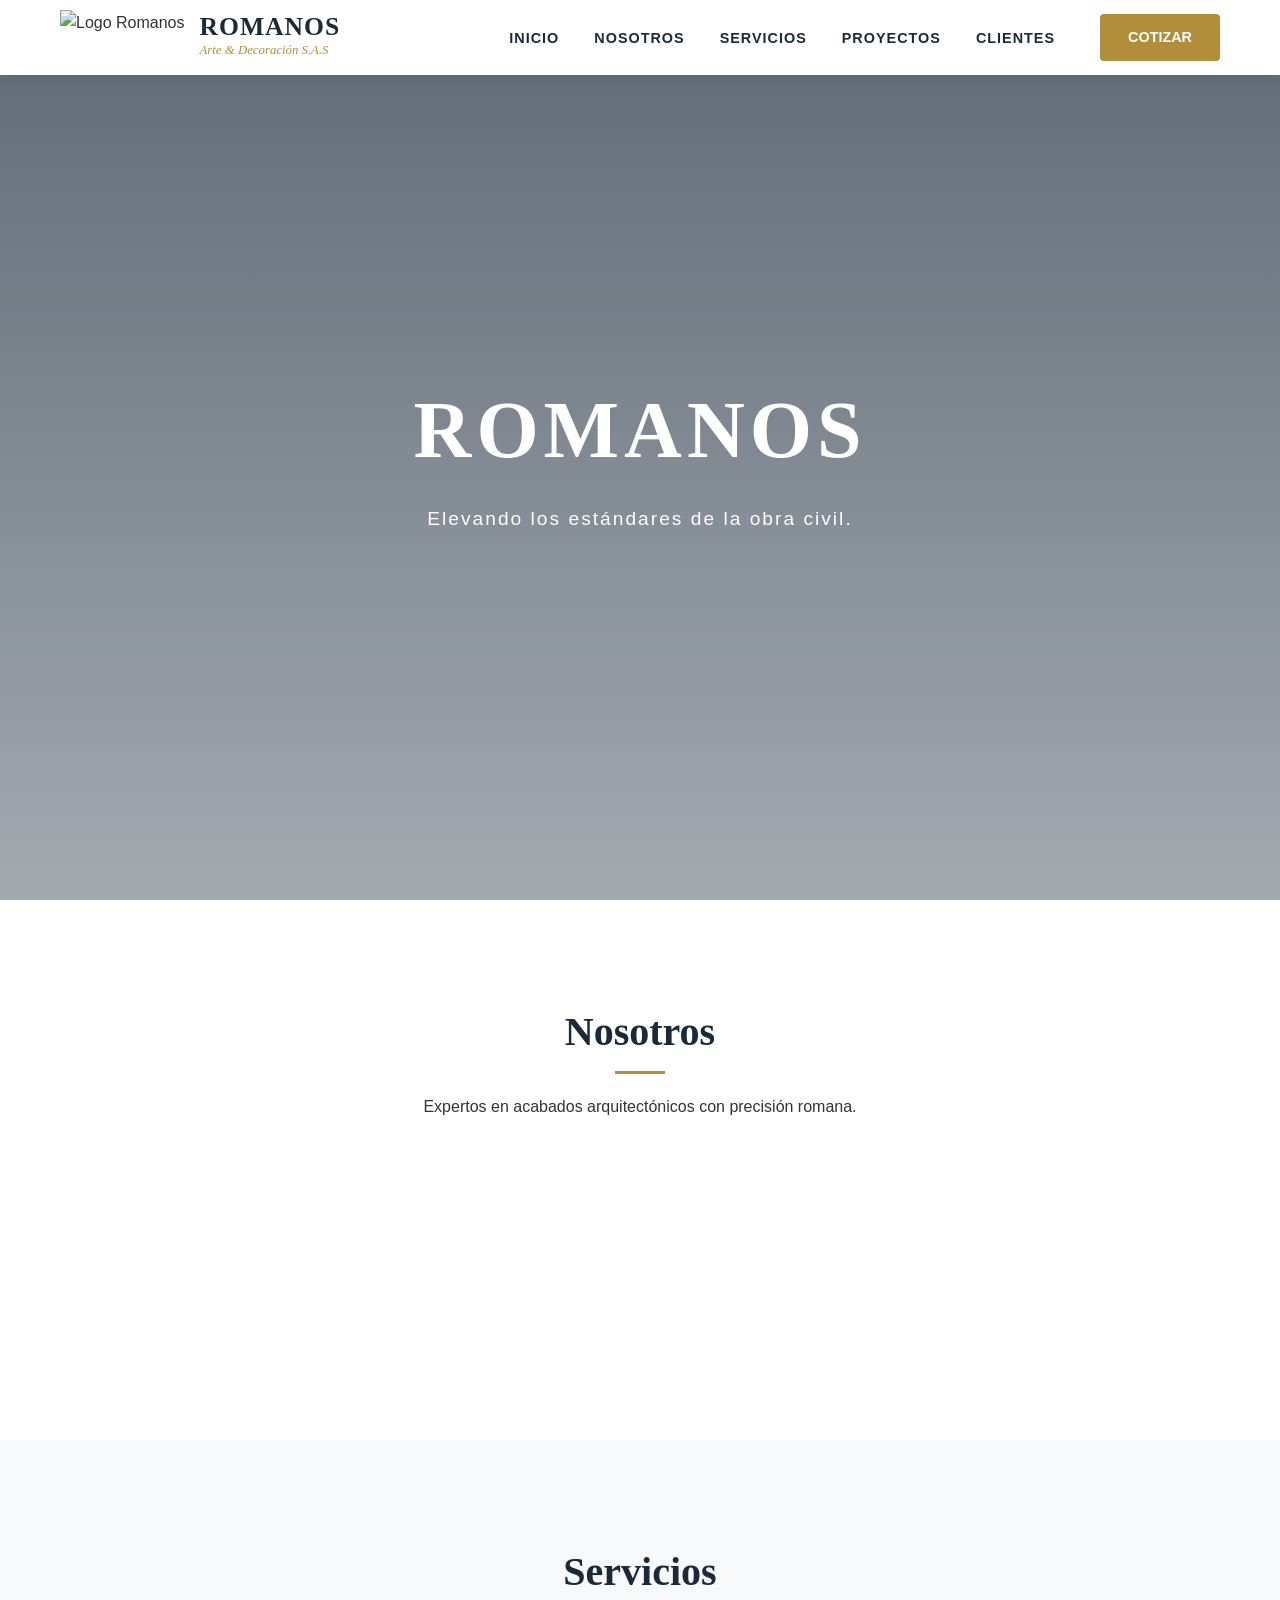
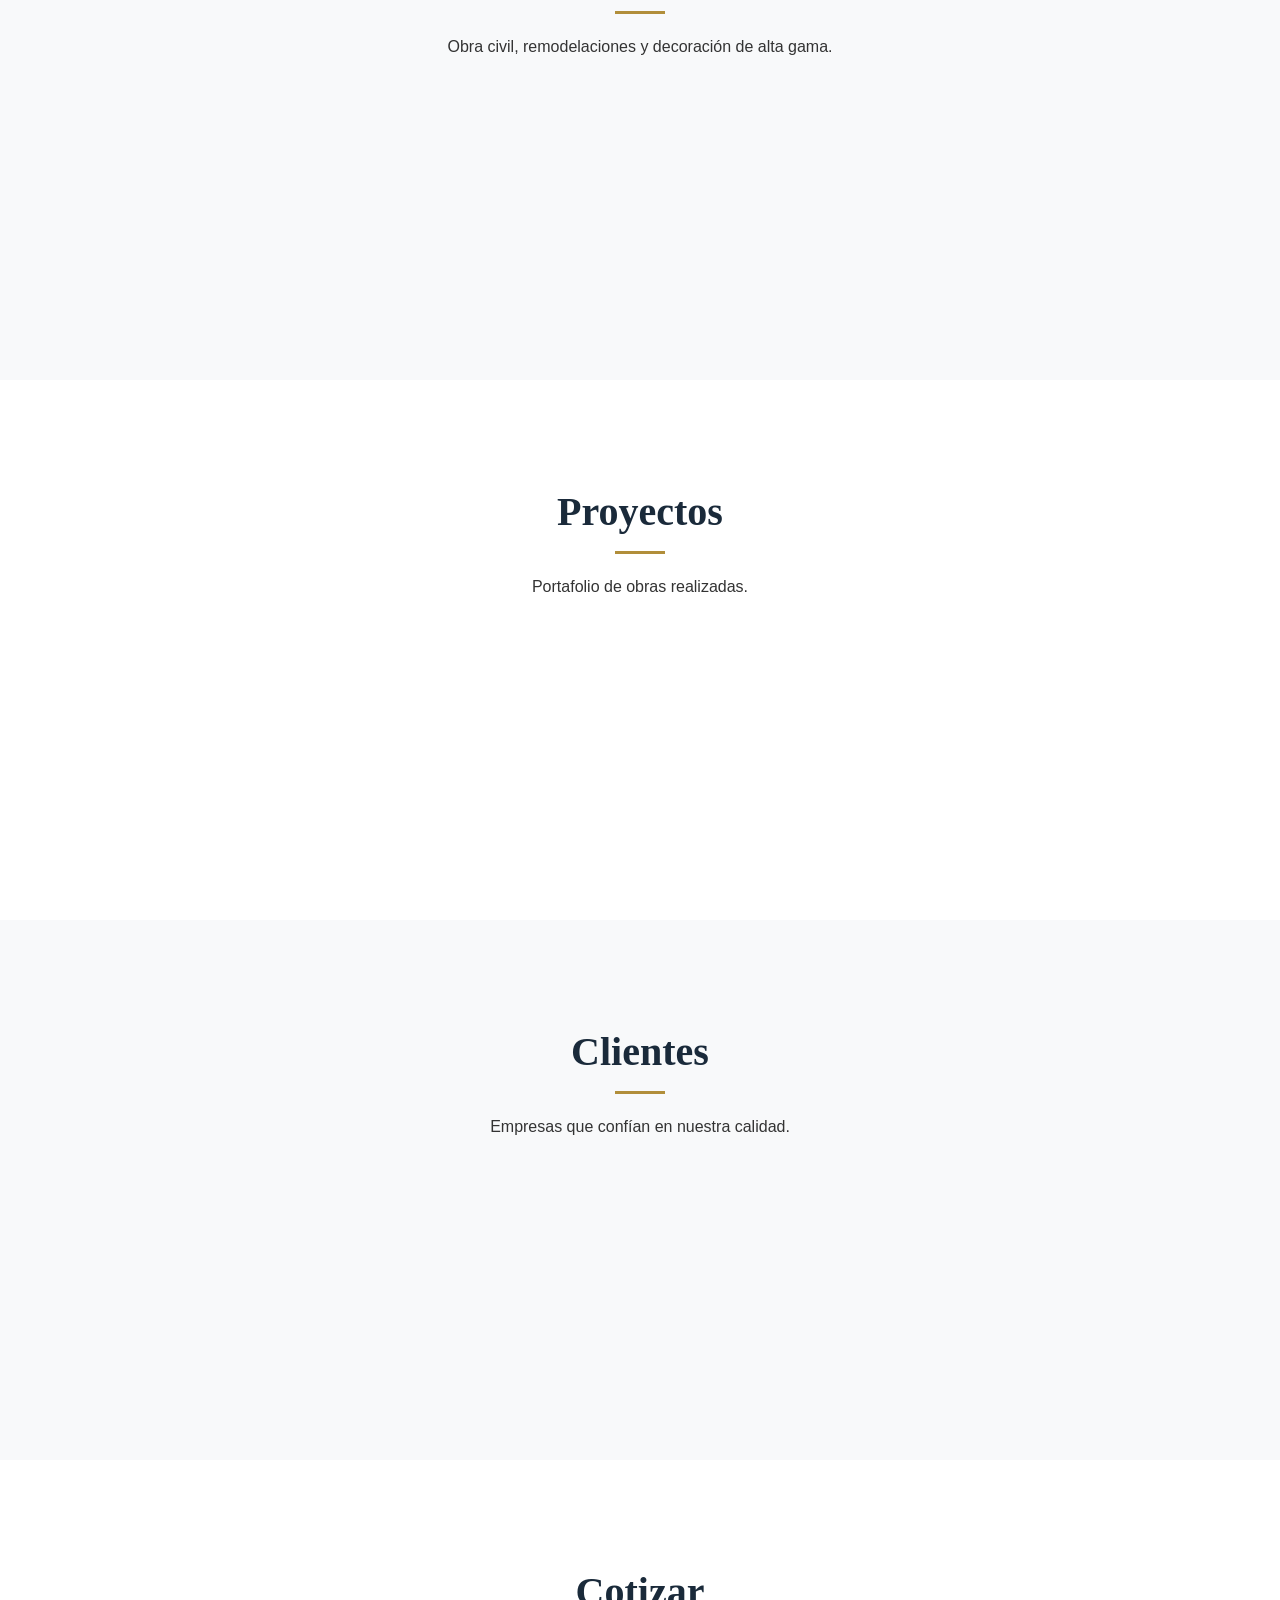
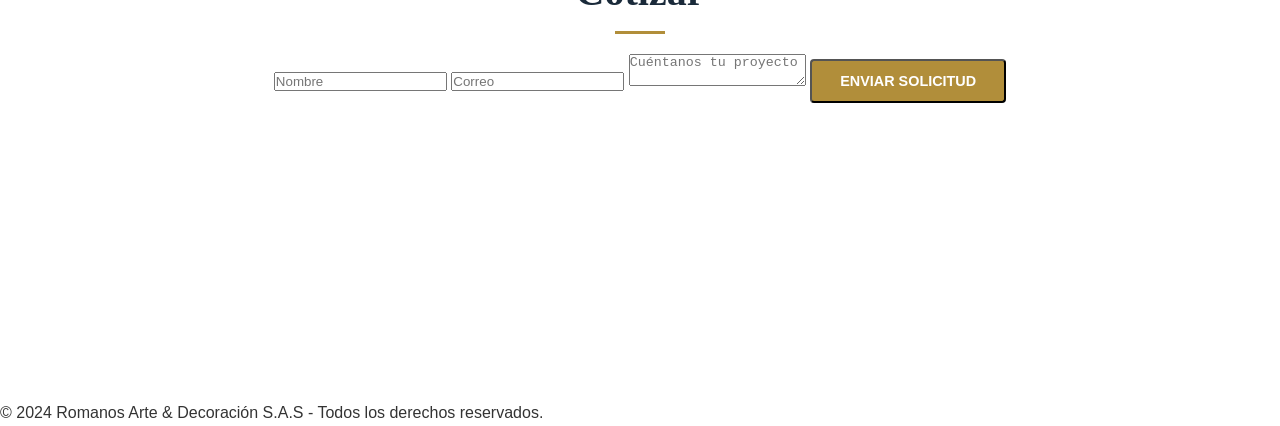
==== index.html @ 72f83dc8 "Rename romanos.html to index.html" ====
<!DOCTYPE html>
<html lang="es">
<head>
    <meta charset="UTF-8">
    <meta name="viewport" content="width=device-width, initial-scale=1.0">
    <title>Romanos | Arte & Decoración - Obra Civil</title>
    <link rel="stylesheet" href="romanosestilo.css">
    <link href="https://fonts.googleapis.com/css2?family=Playfair+Display:wght@700&family=Roboto:wght@300;400;700&display=swap" rel="stylesheet">
</head>
<body>

    <header class="navbar">
        <div class="logo-container">
            <img src="imagenes/LOGO-ROMANOS-3.jpg" alt="Logo Romanos" class="logo-img">
            <div class="logo-text">
                <span class="brand-name">ROMANOS</span>
                <span class="brand-sub">Arte & Decoración S.A.S</span>
            </div>
        </div>
            <div class="nav-container">
        <nav>
            <ul class="nav-links">
                <li><a href="#inicio">Inicio</a></li>
                <li><a href="#nosotros">Nosotros</a></li>
                <li><a href="#servicios">Servicios</a></li>
                <li><a href="#proyectos">Proyectos</a></li>
                <li><a href="#clientes">Clientes</a></li>
            </ul>
        </nav>
        <a href="#contacto" class="btn-cotizar">Cotizar</a>
    </header>

    <section id="inicio" class="hero">
        <div class="hero-content">
            <h1>ROMANOS</h1>
            <p>Elevando los estándares de la obra civil.</p>
        </div>
    </section>

    <section id="nosotros" class="content-section">
        <h2>Nosotros</h2>
        <p>Expertos en acabados arquitectónicos con precisión romana.</p>
    </section>

    <section id="servicios" class="content-section grey-bg">
        <h2>Servicios</h2>
        <p>Obra civil, remodelaciones y decoración de alta gama.</p>
    </section>

    <section id="proyectos" class="content-section">
        <h2>Proyectos</h2>
        <p>Portafolio de obras realizadas.</p>
    </section>

    <section id="clientes" class="content-section grey-bg">
        <h2>Clientes</h2>
        <p>Empresas que confían en nuestra calidad.</p>
    </section>

    <section id="contacto" class="content-section">
        <h2>Cotizar</h2>
        <form class="contact-form">
            <input type="text" placeholder="Nombre">
            <input type="email" placeholder="Correo">
            <textarea placeholder="Cuéntanos tu proyecto"></textarea>
            <button type="submit" class="btn-cotizar">Enviar Solicitud</button>
        </form>
    </section>

    <footer>
        <p>&copy; 2024 Romanos Arte & Decoración S.A.S - Todos los derechos reservados.</p>
    </footer>

</body>
</html>
---- romanosestilo.css ----
/* =========================================
   1. CONFIGURACIÓN GLOBAL
   ========================================= */
* {
    margin: 0;
    padding: 0;
    box-sizing: border-box;
    scroll-behavior: smooth; /* Movimiento suave al dar click en el menú */
}

/* Importación de fuentes oficiales */
@import url('https://fonts.googleapis.com/css2?family=Lora:ital,wght@0,700;1,500&family=Montserrat:wght@400;500;700&display=swap');

body {
    font-family: 'Montserrat', sans-serif;
    color: #333;
    line-height: 1.6;
}

/* =========================================
   2. BARRA DE NAVEGACIÓN (HEADER)
   ========================================= */
.navbar {
    position: fixed;
    top: 0;
    width: 100%;
    display: flex;
    /* justify-content: space-between es lo que separa el logo del menú */
    justify-content: space-between; 
    align-items: center;
    padding: 10px 60px;
    background-color: #ffffff; /* Fondo blanco puro solicitado */
    box-shadow: 0 2px 15px rgba(0,0,0,0.1);
    z-index: 1000;
}

/* Contenedor del Logo (Lado Izquierdo) */
.logo-container {
    display: flex;
    align-items: center;
    gap: 15px;
    flex-shrink: 0;
}

.logo-img {
    height: 55px; /* Ajusta según el tamaño de tu imagen */
    width: auto;
}

.logo-text {
    display: flex;
    flex-direction: column;
}

.brand-name {
    font-family: 'Lora', serif; /* Tipografía tipo Times */
    font-size: 1.6rem;
    font-weight: 700;
    color: #1a2a3a; /* Azul oscuro de la marca */
    line-height: 1;
    letter-spacing: 1px;
}

.brand-sub {
    font-family: 'Lora', serif;
    font-size: 0.8rem;
    color: #b18e3a; /* Dorado/Ocre de la marca */
    font-style: italic;
    font-weight: 500;
}

/* Contenedor que agrupa Menú y Botón (Lado Derecho) */
.nav-container {
    display: flex;
    align-items: center;
    gap: 40px; /* Espacio entre el final del menú y el botón de cotizar */
}

/* Lista de enlaces del menú */
.nav-links {
    list-style: none;
    display: flex;
    gap: 25px; /* Espacio entre Inicio, Nosotros, etc. */
    margin: 0;
    padding: 0;
}

.nav-links a {
    text-decoration: none;
    color: #1a2a3a;
    font-weight: 600;
    font-size: 0.9rem;
    text-transform: uppercase;
    letter-spacing: 1px;
    padding: 10px 5px;
    position: relative;
    transition: color 0.3s ease;
}

/* Efecto dinámico: línea azul que aparece al pasar el mouse */
.nav-links a::after {
    content: '';
    position: absolute;
    width: 0;
    height: 2px;
    bottom: 0;
    left: 50%;
    background-color: #6187ac; /* Azul claro de la marca */
    transition: all 0.3s ease;
    transform: translateX(-50%);
}

.nav-links a:hover {
    color: #b18e3a; /* Cambia a dorado al pasar el mouse */
}

.nav-links a:hover::after {
    width: 100%;
}

/* Botón Cotizar */
.btn-cotizar {
    background-color: #b18e3a;
    color: white;
    padding: 12px 28px;
    text-decoration: none;
    border-radius: 4px;
    font-weight: 700;
    font-size: 0.9rem;
    text-transform: uppercase;
    transition: all 0.3s ease;
    white-space: nowrap;
}

.btn-cotizar:hover {
    background-color: #1a2a3a;
    transform: translateY(-2px);
    box-shadow: 0 4px 8px rgba(0,0,0,0.2);
}

/* =========================================
   3. SECCIÓN HERO (PORTADA)
   ========================================= */
.hero {
    height: 100vh;
    /* Gradiente oscuro para que el texto blanco resalte sobre la imagen */
    background: linear-gradient(rgba(26, 42, 58, 0.7), rgba(26, 42, 58, 0.4)), 
                url('https://images.unsplash.com/photo-1541888946425-d81bb19240f5?auto=format&fit=crop&w=1920&q=80');
    background-size: cover;
    background-position: center;
    background-attachment: fixed;
    display: flex;
    align-items: center;
    justify-content: center;
    color: white;
    text-align: center;
}

.hero-content h1 {
    font-family: 'Lora', serif;
    font-size: 5rem;
    letter-spacing: 5px;
    text-transform: uppercase;
    margin-bottom: 10px;
}

.hero-content p {
    font-size: 1.2rem;
    letter-spacing: 2px;
}

/* =========================================
   4. SECCIONES DE CONTENIDO
   ========================================= */
.content-section {
    padding: 100px 60px;
    text-align: center;
    min-height: 60vh;
}

.grey-bg {
    background-color: #f8f9fa;
}

h2 {
    font-family: 'Lora', serif;
    font-size: 2.5rem;
    color: #1a2a3a;
    margin-bottom: 20px;
    position: relative;
    display: inline-block;
    padding-bottom: 10px;
}

h2::after {
    content: '';
    position: absolute;
    width: 50px;
    height: 3px;
    background-color: #b18e3a;
    bottom: 0;
    left: 50%;
    transform: translateX(-50%);
}
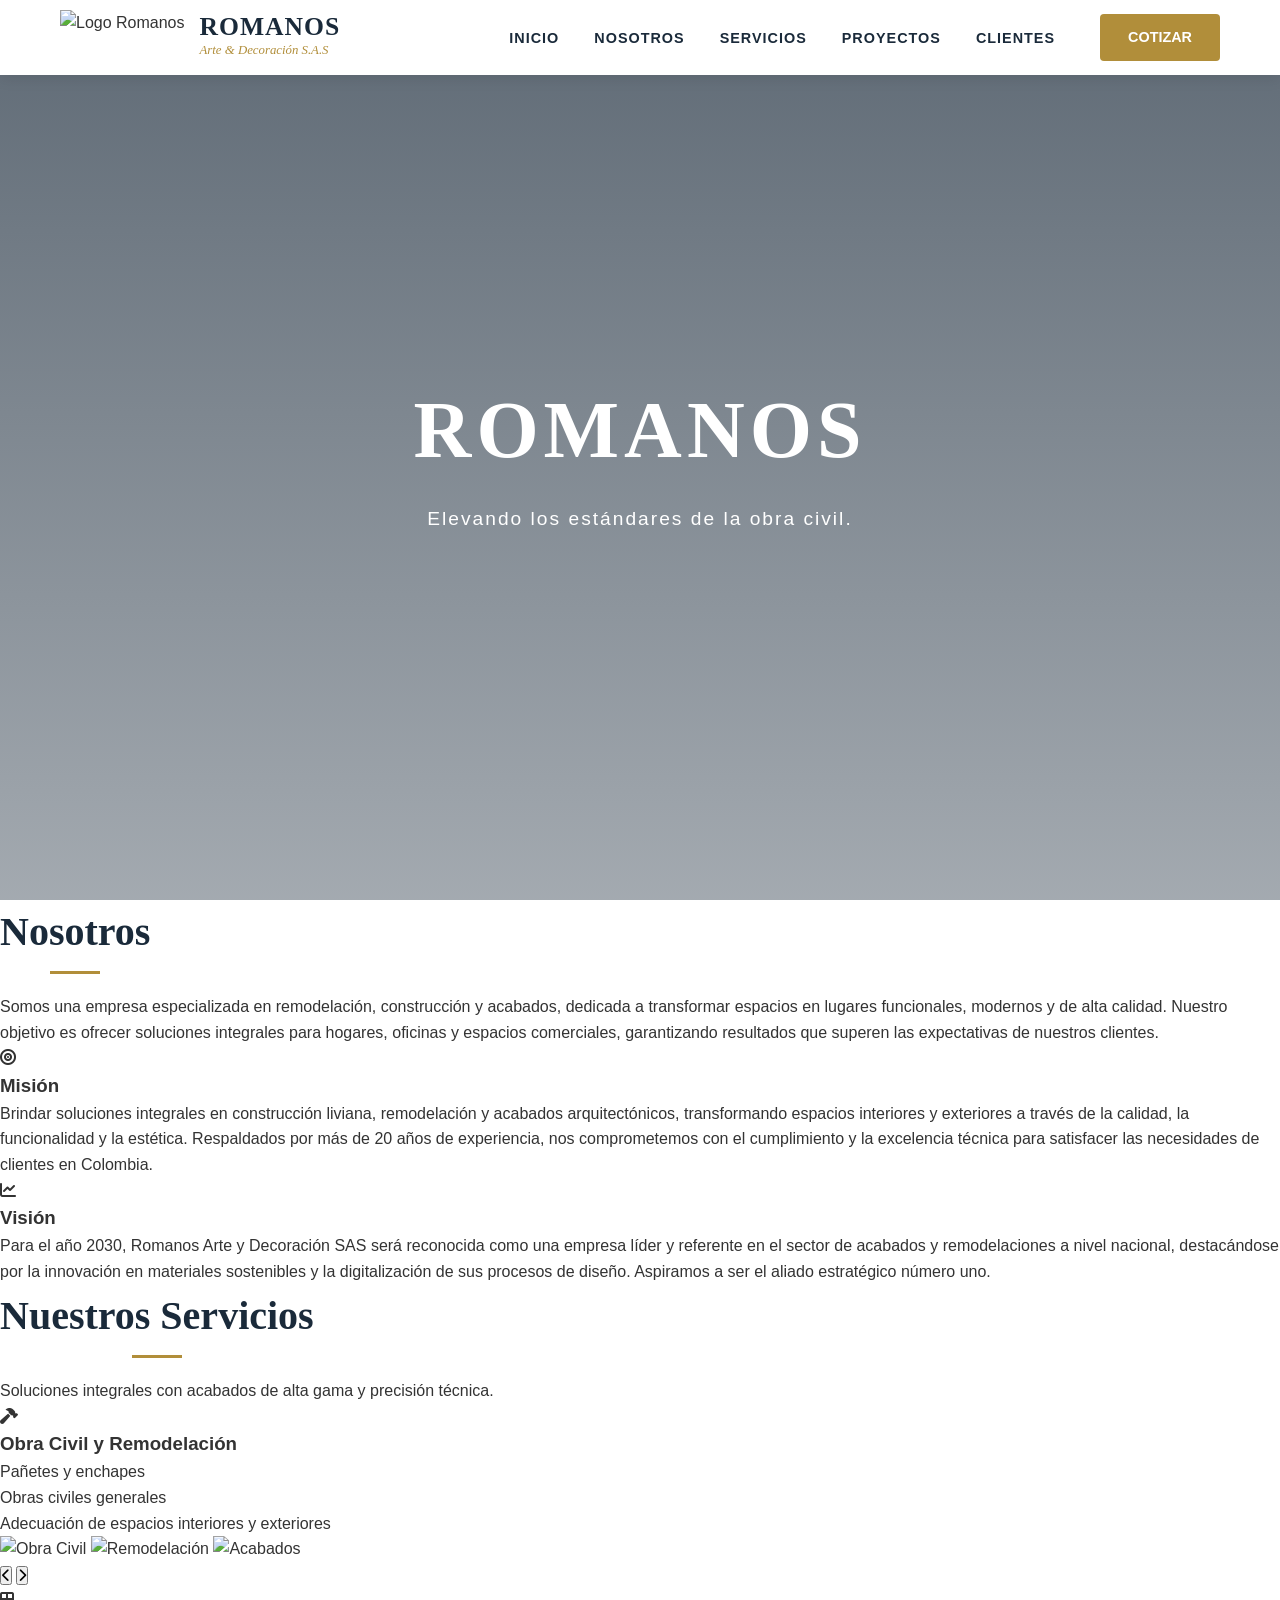
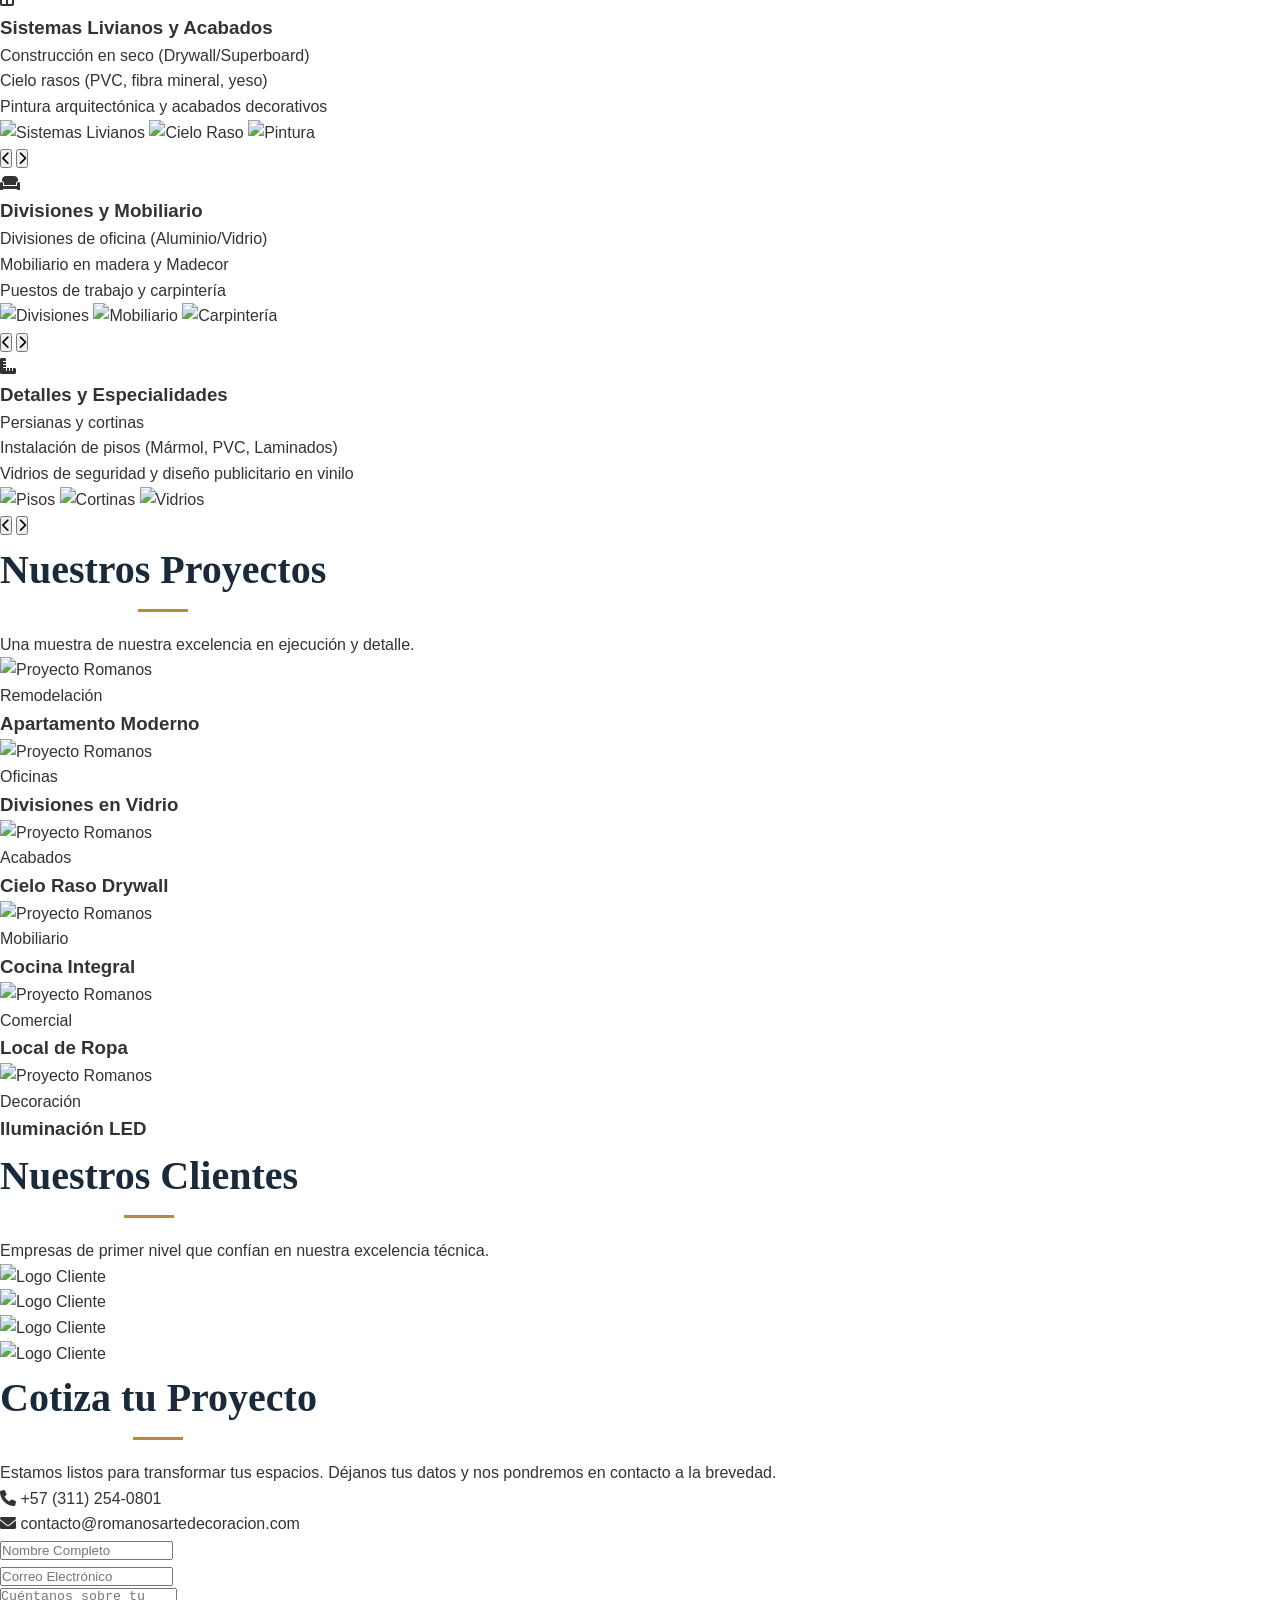
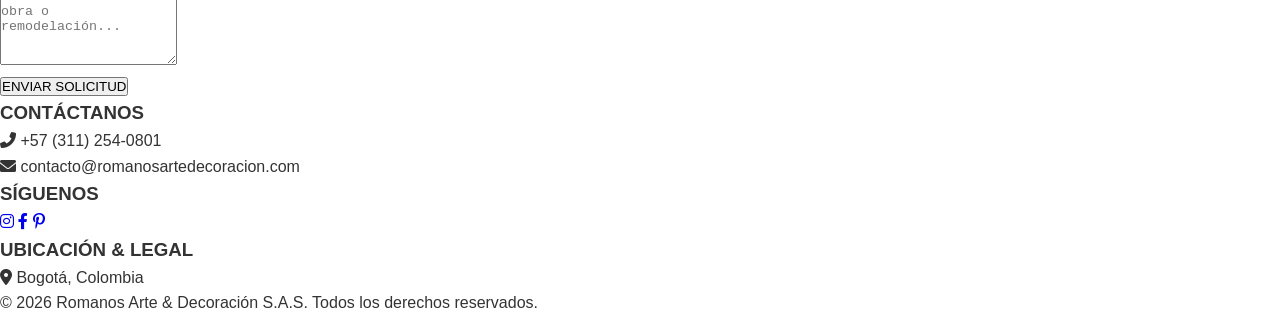
==== commit 90ed1c4f: "index.html" ====
--- a/index.html
+++ b/index.html
@@ -1,9 +1,11 @@
+
 <!DOCTYPE html>
 <html lang="es">
 <head>
     <meta charset="UTF-8">
     <meta name="viewport" content="width=device-width, initial-scale=1.0">
     <title>Romanos | Arte & Decoración - Obra Civil</title>
+    <link rel="stylesheet" href="https://cdnjs.cloudflare.com/ajax/libs/font-awesome/6.0.0/css/all.min.css">
     <link rel="stylesheet" href="romanosestilo.css">
     <link href="https://fonts.googleapis.com/css2?family=Playfair+Display:wght@700&family=Roboto:wght@300;400;700&display=swap" rel="stylesheet">
 </head>
@@ -37,39 +39,291 @@
         </div>
     </section>
 
-    <section id="nosotros" class="content-section">
-        <h2>Nosotros</h2>
-        <p>Expertos en acabados arquitectónicos con precisión romana.</p>
-    </section>
-
-    <section id="servicios" class="content-section grey-bg">
-        <h2>Servicios</h2>
-        <p>Obra civil, remodelaciones y decoración de alta gama.</p>
-    </section>
-
-    <section id="proyectos" class="content-section">
-        <h2>Proyectos</h2>
-        <p>Portafolio de obras realizadas.</p>
-    </section>
-
-    <section id="clientes" class="content-section grey-bg">
-        <h2>Clientes</h2>
-        <p>Empresas que confían en nuestra calidad.</p>
-    </section>
-
-    <section id="contacto" class="content-section">
-        <h2>Cotizar</h2>
-        <form class="contact-form">
-            <input type="text" placeholder="Nombre">
-            <input type="email" placeholder="Correo">
-            <textarea placeholder="Cuéntanos tu proyecto"></textarea>
-            <button type="submit" class="btn-cotizar">Enviar Solicitud</button>
-        </form>
-    </section>
-
-    <footer>
-        <p>&copy; 2024 Romanos Arte & Decoración S.A.S - Todos los derechos reservados.</p>
+   <section id="nosotros">
+    <div class="mission-vision-wrapper">
+        <div class="container">
+             <div class="about-intro">
+                <h2 class="light-text">Nosotros</h2>
+                <p class="intro-text light-text">
+                    Somos una empresa especializada en remodelación, construcción y acabados, dedicada a transformar espacios en lugares funcionales, modernos y de alta calidad. Nuestro objetivo es ofrecer soluciones integrales para hogares, oficinas y espacios comerciales, garantizando resultados que superen las expectativas de nuestros clientes.
+                </p>
+            </div>
+
+            <div class="mission-vision-grid">
+                <div class="card">
+                    <div class="card-icon"><i class="fas fa-bullseye"></i></div>
+                    <h3>Misión</h3>
+                    <p>Brindar soluciones integrales en construcción liviana, remodelación y acabados arquitectónicos, transformando espacios interiores y exteriores a través de la calidad, la funcionalidad y la estética. Respaldados por más de 20 años de experiencia, nos comprometemos con el cumplimiento y la excelencia técnica para satisfacer las necesidades de clientes en Colombia.</p>
+                </div>
+
+                <div class="card">
+                    <div class="card-icon"><i class="fas fa-chart-line"></i></div>
+                    <h3>Visión</h3>
+                    <p>Para el año 2030, Romanos Arte y Decoración SAS será reconocida como una empresa líder y referente en el sector de acabados y remodelaciones a nivel nacional, destacándose por la innovación en materiales sostenibles y la digitalización de sus procesos de diseño. Aspiramos a ser el aliado estratégico número uno.</p>
+                </div>
+            </div>
+
+        </div>
+    </div>
+</section>
+
+    <section id="servicios" class="services-section">
+    <div class="container">
+        <div class="section-title">
+            <h2>Nuestros Servicios</h2>
+            <p>Soluciones integrales con acabados de alta gama y precisión técnica.</p>
+        </div>
+
+       <div class="services-list">
+    
+    </div> <div class="service-row">
+        <div class="service-info">
+            <div class="service-icon"><i class="fas fa-hammer"></i></div>
+            <h3>Obra Civil y Remodelación</h3>
+            <ul>
+                <li>Pañetes y enchapes</li>
+                <li>Obras civiles generales</li>
+                <li>Adecuación de espacios interiores y exteriores</li>
+            </ul>
+        </div>
+        <div class="service-carousel-container">
+            <div class="carousel-track">
+                <img src="imagenes/pañete-1.jpg" alt="Obra Civil">
+                <img src="imagenes/obra civil 1.jpg" alt="Remodelación">
+                <img src="imagenes/adecuacion.jpeg" alt="Acabados">
+            </div>
+        <button class="carousel-btn prev"><i class="fas fa-chevron-left"></i></button>
+        <button class="carousel-btn next"><i class="fas fa-chevron-right"></i></button>
+    </div>
+
+   </div> <div class="service-row">
+        <div class="service-info">
+            <div class="service-icon"><i class="fas fa-border-all"></i></div>
+            <h3>Sistemas Livianos y Acabados</h3>
+            <ul>
+                <li>Construcción en seco (Drywall/Superboard)</li>
+                <li>Cielo rasos (PVC, fibra mineral, yeso)</li>
+                <li>Pintura arquitectónica y acabados decorativos</li>
+            </ul>
+        </div>
+        <div class="service-carousel-container">
+            <div class="carousel-track">
+                <img src="imagenes/construccion en seco.jpeg" alt="Sistemas Livianos">
+                <img src="imagenes/techo.jpeg" alt="Cielo Raso">
+                <img src="imagenes/acabados.jpeg" alt="Pintura">
+            </div>
+        <button class="carousel-btn prev"><i class="fas fa-chevron-left"></i></button>
+        <button class="carousel-btn next"><i class="fas fa-chevron-right"></i></button>
+    </div>
+
+    </div> <div class="service-row">
+        <div class="service-info">
+            <div class="service-icon"><i class="fas fa-couch"></i></div>
+            <h3>Divisiones y Mobiliario</h3>
+            <ul>
+                <li>Divisiones de oficina (Aluminio/Vidrio)</li>
+                <li>Mobiliario en madera y Madecor</li>
+                <li>Puestos de trabajo y carpintería</li>
+            </ul>
+        </div>
+        <div class="service-carousel-container">
+            <div class="carousel-track">
+                <img src="imagenes/vidrio.jpeg" alt="Divisiones">
+                <img src="imagenes/comedor.jpeg" alt="Mobiliario">
+                <img src="imagenes/carpinteria.jpg" alt="Carpintería">
+            </div>
+        <button class="carousel-btn prev"><i class="fas fa-chevron-left"></i></button>
+        <button class="carousel-btn next"><i class="fas fa-chevron-right"></i></button>
+    </div>
+
+    </div> <div class="service-row">
+        <div class="service-info">
+            <div class="service-icon"><i class="fas fa-ruler-combined"></i></div>
+            <h3>Detalles y Especialidades</h3>
+            <ul>
+                <li>Persianas y cortinas</li>
+                <li>Instalación de pisos (Mármol, PVC, Laminados)</li>
+                <li>Vidrios de seguridad y diseño publicitario en vinilo</li>
+            </ul>
+        </div>
+        <div class="service-carousel-container">
+            <div class="carousel-track">
+                <img src="imagenes/persianas.jpg" alt="Pisos">
+                <img src="imagenes/piso.jpg" alt="Cortinas">
+                <img src="imagenes/divisiones.jpeg" alt="Vidrios">
+            </div>
+        <button class="carousel-btn prev"><i class="fas fa-chevron-left"></i></button>
+        <button class="carousel-btn next"><i class="fas fa-chevron-right"></i></button>
+    </div>
+</div>
+
+    <section id="proyectos" class="projects-section">
+    <div class="section-title">
+        <h2>Nuestros Proyectos</h2>
+        <p>Una muestra de nuestra excelencia en ejecución y detalle.</p>
+    </div>
+
+    <div class="projects-grid">
+        <div class="project-item">
+            <img src="imagenes/proyecto1.jpg" alt="Proyecto Romanos">
+            <div class="project-overlay">
+                <div class="project-info">
+                    <span>Remodelación</span>
+                    <h3>Apartamento Moderno</h3>
+                </div>
+            </div>
+        </div>
+
+        <div class="project-item">
+            <img src="imagenes/proyecto2.jpg" alt="Proyecto Romanos">
+            <div class="project-overlay">
+                <div class="project-info">
+                    <span>Oficinas</span>
+                    <h3>Divisiones en Vidrio</h3>
+                </div>
+            </div>
+        </div>
+
+        <div class="project-item">
+            <img src="imagenes/proyecto3.jpg" alt="Proyecto Romanos">
+            <div class="project-overlay">
+                <div class="project-info">
+                    <span>Acabados</span>
+                    <h3>Cielo Raso Drywall</h3>
+                </div>
+            </div>
+        </div>
+
+        <div class="project-item">
+            <img src="imagenes/proyecto4.jpg" alt="Proyecto Romanos">
+            <div class="project-overlay">
+                <div class="project-info">
+                    <span>Mobiliario</span>
+                    <h3>Cocina Integral</h3>
+                </div>
+            </div>
+        </div>
+
+        <div class="project-item">
+            <img src="imagenes/proyecto5.jpg" alt="Proyecto Romanos">
+            <div class="project-overlay">
+                <div class="project-info">
+                    <span>Comercial</span>
+                    <h3>Local de Ropa</h3>
+                </div>
+            </div>
+        </div>
+
+        <div class="project-item">
+            <img src="imagenes/proyecto6.jpg" alt="Proyecto Romanos">
+            <div class="project-overlay">
+                <div class="project-info">
+                    <span>Decoración</span>
+                    <h3>Iluminación LED</h3>
+                </div>
+            </div>
+        </div>
+    </div>
+</section>
+
+   <section id="clientes" class="clients-section">
+    <div class="container">
+        <div class="section-title">
+            <h2>Nuestros Clientes</h2>
+            <p>Empresas de primer nivel que confían en nuestra excelencia técnica.</p>
+        </div>
+        
+        <div class="clients-grid">
+            <div class="client-logo"><img src="imagenes/cliente1.png" alt="Logo Cliente"></div>
+            <div class="client-logo"><img src="imagenes/cliente2.png" alt="Logo Cliente"></div>
+            <div class="client-logo"><img src="imagenes/cliente3.png" alt="Logo Cliente"></div>
+            <div class="client-logo"><img src="imagenes/cliente4.png" alt="Logo Cliente"></div>
+        </div>
+    </div>
+</section>
+
+<section id="contacto" class="quote-section">
+    <div class="container">
+        <div class="quote-wrapper">
+            <div class="quote-info">
+                <h2>Cotiza tu Proyecto</h2>
+                <p>Estamos listos para transformar tus espacios. Déjanos tus datos y nos pondremos en contacto a la brevedad.</p>
+                <div class="contact-details">
+                    <p><i class="fas fa-phone"></i> +57 (311) 254-0801</p>
+                    <p><i class="fas fa-envelope"></i> contacto@romanosartedecoracion.com</p>
+                </div>
+            </div>
+
+            <form class="contact-form">
+                <div class="form-group">
+                    <input type="text" placeholder="Nombre Completo" required>
+                </div>
+                <div class="form-group">
+                    <input type="email" placeholder="Correo Electrónico" required>
+                </div>
+                <div class="form-group">
+                    <textarea placeholder="Cuéntanos sobre tu obra o remodelación..." rows="5" required></textarea>
+                </div>
+                <button type="submit" class="btn-submit">ENVIAR SOLICITUD</button>
+            </form>
+        </div>
+    </div>
+</section>
+
+    <footer class="main-footer">
+        <div class="footer-container">
+            <div class="footer-column">
+                <h3>CONTÁCTANOS</h3>
+                <div class="footer-info">
+                    <p><i class="fas fa-phone-alt"></i> +57 (311) 254-0801</p>
+                    <p><i class="fas fa-envelope"></i> contacto@romanosartedecoracion.com</p>
+                </div>
+            </div>
+
+            <div class="footer-column">
+                <h3>SÍGUENOS</h3>
+                <div class="footer-social">
+                    <a href="#"><i class="fab fa-instagram"></i></a>
+                    <a href="#"><i class="fab fa-facebook-f"></i></a>
+                    <a href="#"><i class="fab fa-pinterest-p"></i></a>
+                </div>
+            </div>
+
+            <div class="footer-column">
+                <h3>UBICACIÓN & LEGAL</h3>
+                <div class="footer-info">
+                    <p><i class="fas fa-map-marker-alt"></i> Bogotá, Colombia</p>
+                </div>
+            </div>
+        </div>
+
+        <div class="footer-bottom">
+            <p>&copy; 2026 Romanos Arte & Decoración S.A.S. Todos los derechos reservados.</p>
+        </div>
     </footer>
+
+    <script>
+        const carousels = document.querySelectorAll('.service-carousel-container');
+        carousels.forEach(carousel => {
+            const track = carousel.querySelector('.carousel-track');
+            const nextBtn = carousel.querySelector('.next');
+            const prevBtn = carousel.querySelector('.prev');
+            const slides = track.querySelectorAll('img');
+            let index = 0;
+
+            nextBtn.addEventListener('click', () => {
+                index++;
+                if (index >= slides.length) index = 0;
+                track.style.transform = `translateX(-${(100 / slides.length) * index}%)`;
+            });
+
+            prevBtn.addEventListener('click', () => {
+                index--;
+                if (index < 0) index = slides.length - 1;
+                track.style.transform = `translateX(-${(100 / slides.length) * index}%)`;
+            });
+        });
+    </script>
 
 </body>
 </html>
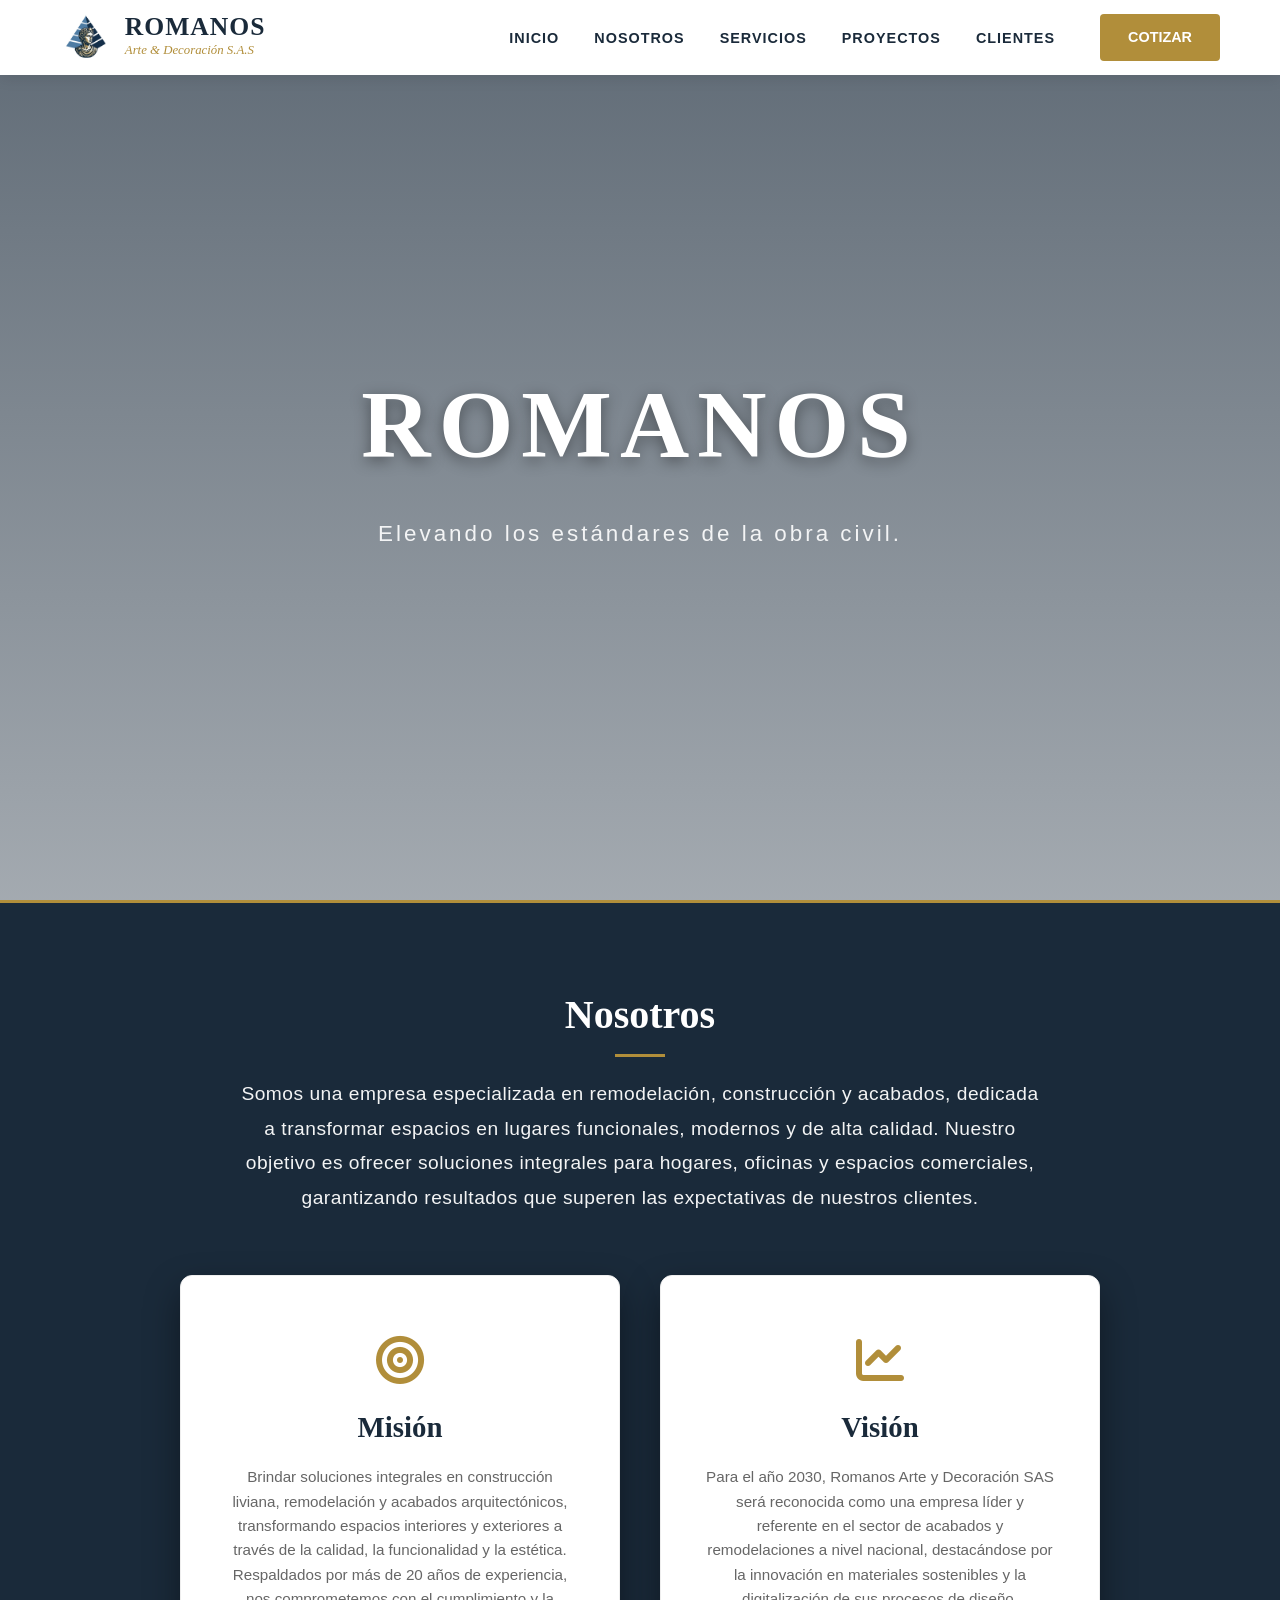
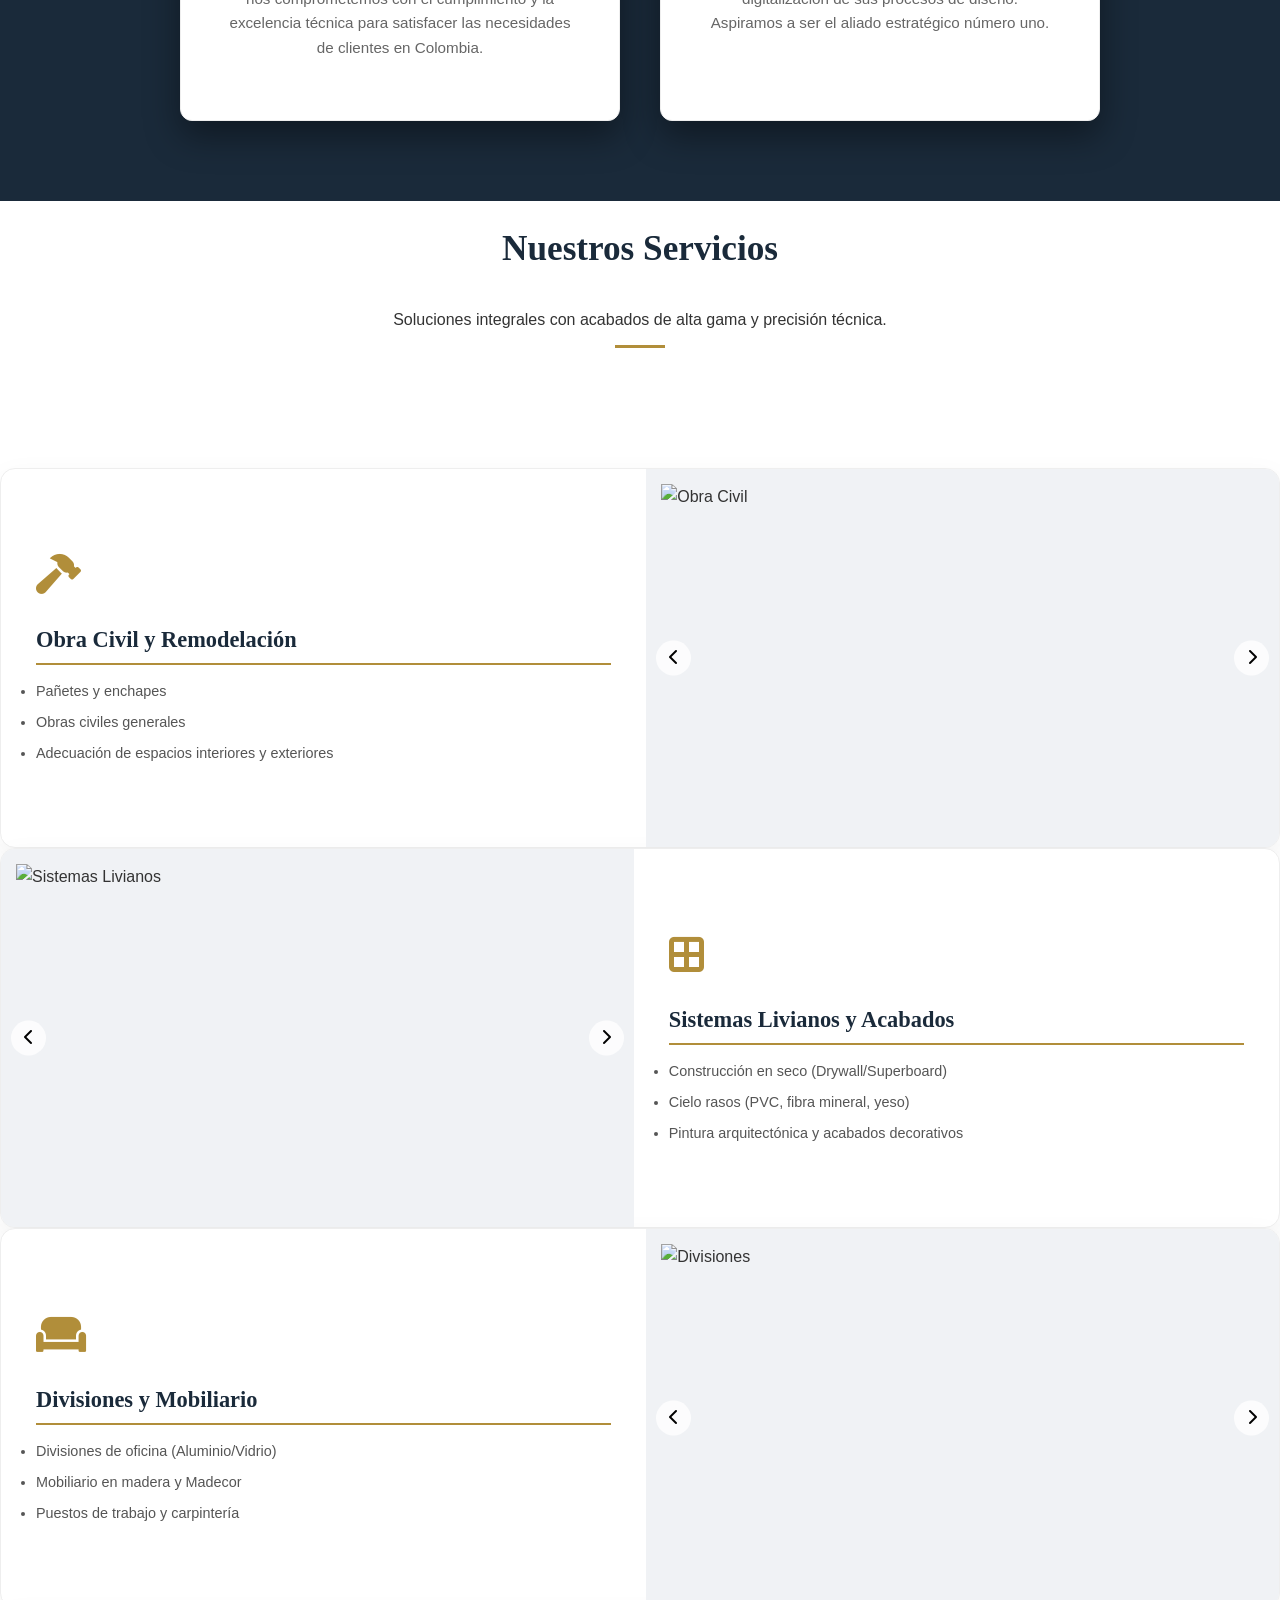
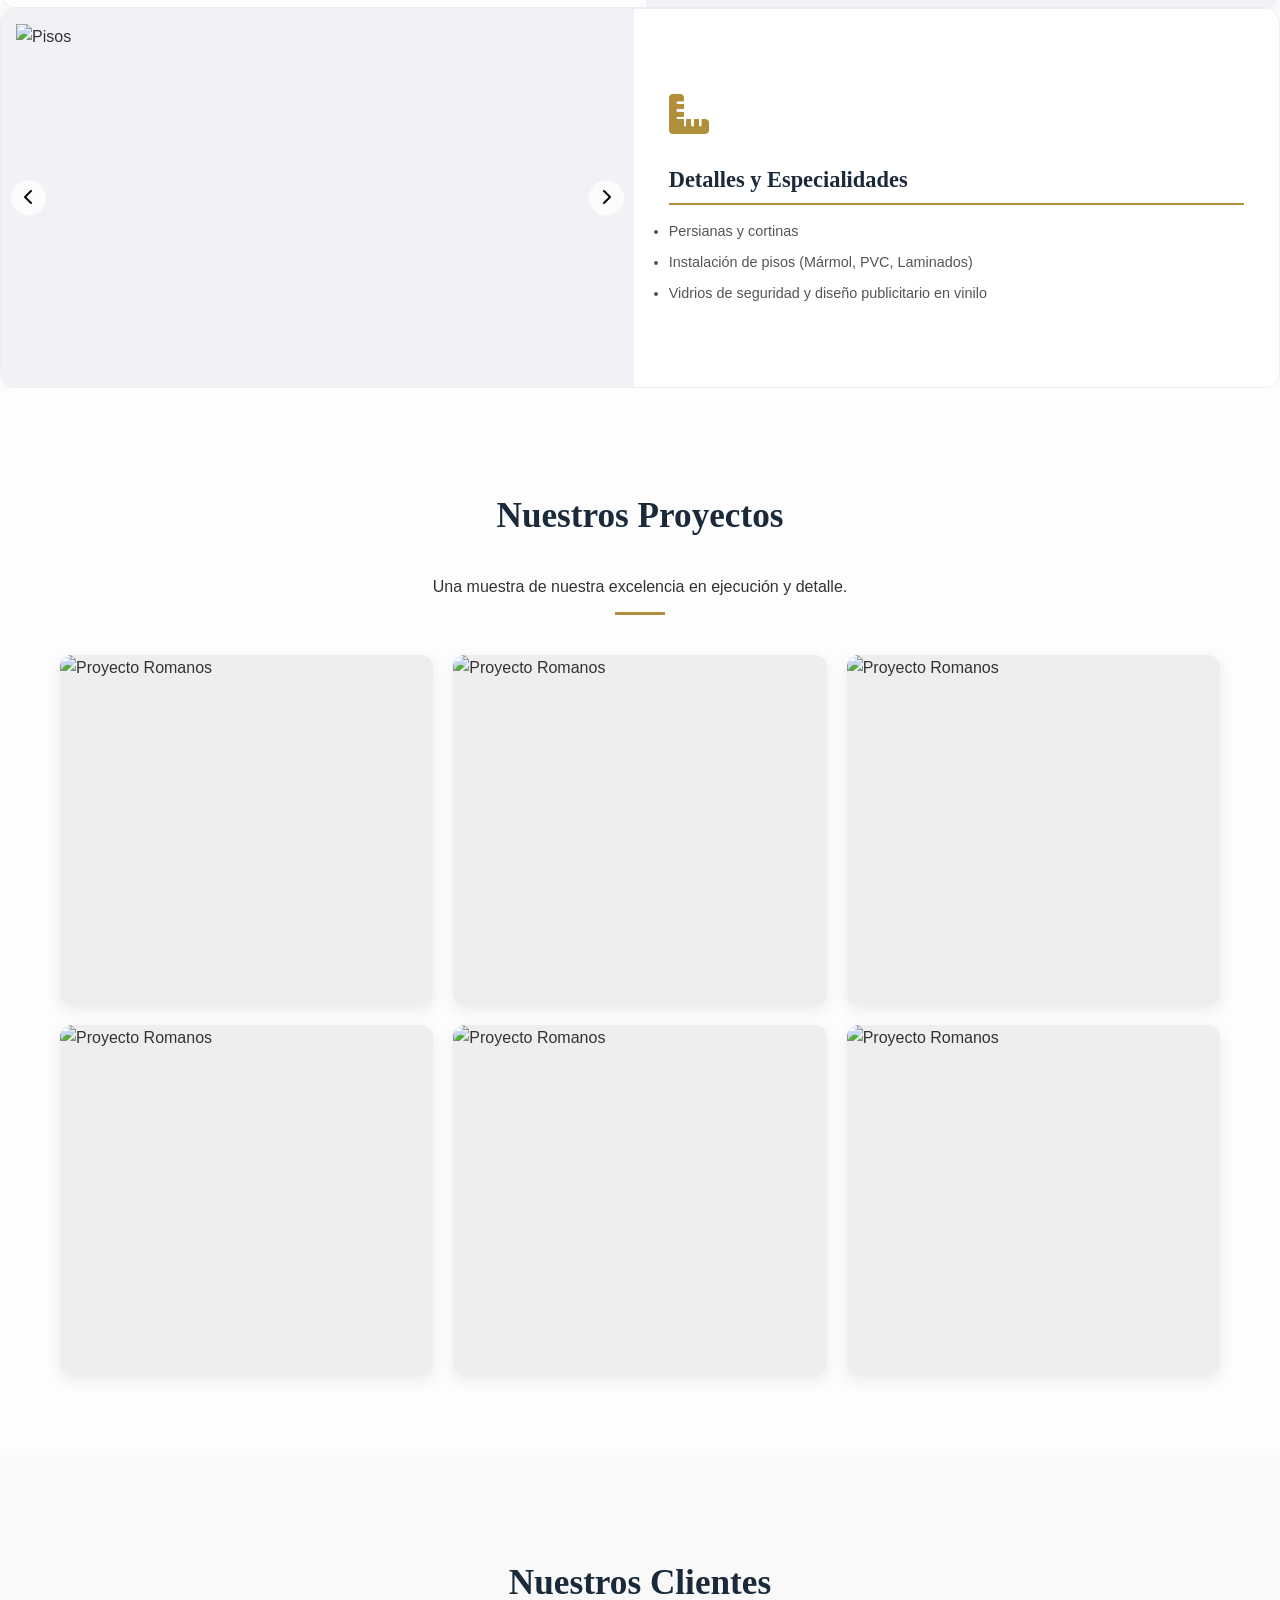
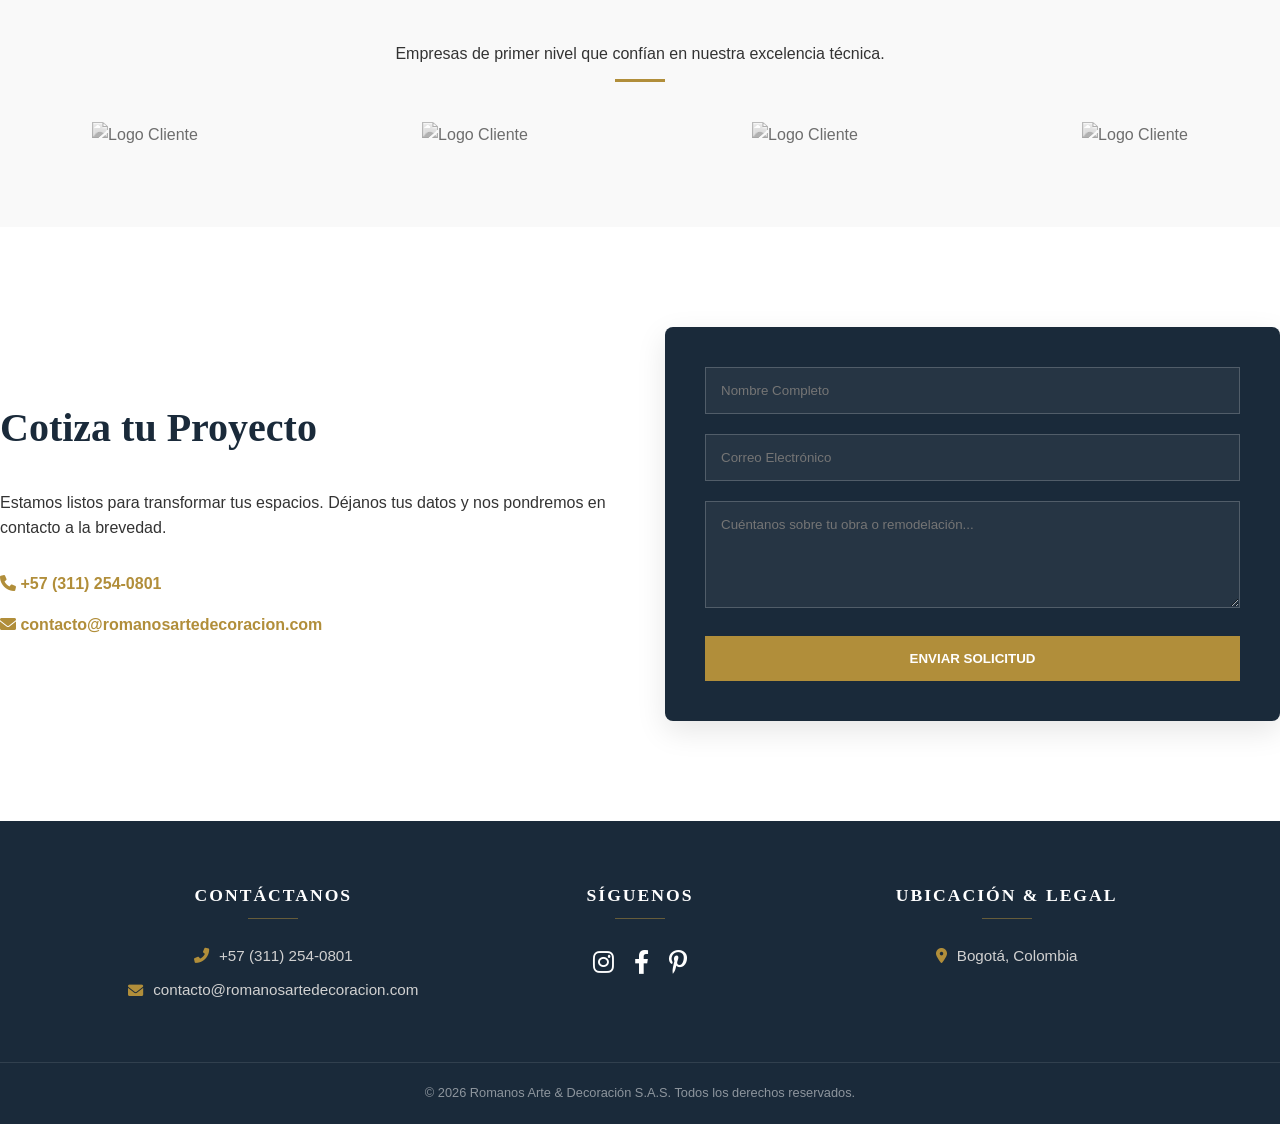
==== commit a4768b8b: "index.html" ====
--- a/index.html
+++ b/index.html
@@ -13,7 +13,7 @@
 
     <header class="navbar">
         <div class="logo-container">
-            <img src="imagenes/LOGO-ROMANOS-3.jpg" alt="Logo Romanos" class="logo-img">
+            <img src="LOGO-ROMANOS-3.jpg" alt="Logo Romanos" class="logo-img">
             <div class="logo-text">
                 <span class="brand-name">ROMANOS</span>
                 <span class="brand-sub">Arte & Decoración S.A.S</span>
--- a/romanosestilo.css
+++ b/romanosestilo.css
@@ -1,3 +1,4 @@
+
 /* =========================================
    1. CONFIGURACIÓN GLOBAL
    ========================================= */
@@ -141,32 +142,57 @@
 /* =========================================
    3. SECCIÓN HERO (PORTADA)
    ========================================= */
+/* --- SECCIÓN HERO DINÁMICA --- */
 .hero {
     height: 100vh;
-    /* Gradiente oscuro para que el texto blanco resalte sobre la imagen */
+    /* Imagen con Overlay dinámico */
     background: linear-gradient(rgba(26, 42, 58, 0.7), rgba(26, 42, 58, 0.4)), 
                 url('https://images.unsplash.com/photo-1541888946425-d81bb19240f5?auto=format&fit=crop&w=1920&q=80');
     background-size: cover;
     background-position: center;
-    background-attachment: fixed;
+    background-attachment: fixed; /* EFECTO PARALLAX */
     display: flex;
     align-items: center;
     justify-content: center;
     color: white;
     text-align: center;
+    overflow: hidden;
+}
+
+.hero-content {
+    animation: fadeInUp 1.2s ease-out; /* Animación de entrada */
 }
 
 .hero-content h1 {
     font-family: 'Lora', serif;
-    font-size: 5rem;
-    letter-spacing: 5px;
+    font-size: 6rem; /* Un poco más imponente */
+    letter-spacing: 8px;
     text-transform: uppercase;
-    margin-bottom: 10px;
+    margin-bottom: 15px;
+    
+    text-shadow: 0px 4px 15px rgba(0,0,0,0.4);
 }
 
 .hero-content p {
-    font-size: 1.2rem;
-    letter-spacing: 2px;
+    font-family: 'Montserrat', sans-serif;
+    font-size: 1.4rem;
+    font-weight: 300;
+    letter-spacing: 3px;
+    color: rgba(255, 255, 255, 0.9);
+    max-width: 800px;
+    margin: 0 auto;
+}
+
+/* --- ANIMACIÓN DE ENTRADA --- */
+@keyframes fadeInUp {
+    from {
+        opacity: 0;
+        transform: translateY(30px);
+    }
+    to {
+        opacity: 1;
+        transform: translateY(0);
+    }
 }
 
 /* =========================================
@@ -201,4 +227,541 @@
     bottom: 0;
     left: 50%;
     transform: translateX(-50%);
-}+}
+/* --- ESTILOS ESPECÍFICOS PARA NOSOTROS --- */
+.about-section {
+    padding: 100px 10%;
+    background-color: #ffffff;
+    text-align: center;
+}
+
+.about-intro {
+    max-width: 900px;
+    margin: 0 auto 50px auto;
+}
+
+.intro-text {
+    font-size: 1.1rem;
+    color: #444;
+    line-height: 1.8;
+}
+
+.mission-vision-grid {
+    display: flex;
+    gap: 30px;
+    justify-content: center;
+    margin-top: 40px;
+}
+
+.card {
+    flex: 1;
+    padding: 40px;
+    background: #fdfdfd;
+    border: 1px solid #eee;
+    border-radius: 8px;
+    transition: transform 0.3s ease, border-color 0.3s ease;
+}
+
+.card:hover {
+    transform: translateY(-10px);
+    border-color: #b18e3a; /* El dorado de tu marca */
+}
+
+.card h3 {
+    font-family: 'Lora', serif;
+    color: #1a2a3a;
+    margin-bottom: 15px;
+    font-size: 1.8rem;
+}
+
+.card p {
+    font-size: 0.95rem;
+    color: #666;
+    line-height: 1.6;
+}
+
+.card-icon {
+    font-size: 2.5rem;
+    margin-bottom: 15px;
+}
+/* --- NUEVO CONTENEDOR CON LA IMAGEN DE COLUMNAS --- */
+/* 1. Unificar fondo y hacerlo continuo */
+.mission-vision-wrapper {
+    width: 100%;
+    background-image: linear-gradient(rgba(26, 42, 58, 0.9), rgba(26, 42, 58, 0.9)), 
+                      url('imagenes/fondo 1.jpg'); 
+    background-attachment: fixed; 
+    background-position: center;
+    background-size: 100% 100%;
+    background-repeat: no-repeat;
+    background-color: #1a2a3a; /* Azul de respaldo */
+    padding: 80px 0;
+    border-top: 3px solid #b18e3a; /* Línea dorada para separar del inicio */
+}
+/* Centrado del texto introductorio */
+.about-intro {
+    max-width: 800px; /* Un ancho un poco más estrecho mejora la lectura */
+    margin: 0 auto 60px auto;
+    text-align: center; /* ESTO CENTRA EL TÍTULO Y EL PÁRRAFO */
+}
+.intro-text {
+    font-size: 1.2rem; /* Un pelín más grande para que respire mejor */
+    letter-spacing: 0.5px;
+    opacity: 0.95; /* Suaviza un poco el blanco puro */
+}
+/* 2. Clase para que el texto de "Nosotros" sea blanco */
+.light-text {
+    color: #ffffff !important;
+}
+
+/* 3. Agrandar los cuadros hacia los lados */
+.mission-vision-grid {
+    display: flex;
+    gap: 40px;
+    justify-content: center;
+    max-width: 1350px; /* Esto los hace anchos como pediste */
+    width: 95%;
+    margin: 0 auto;
+}
+
+/* 4. Estilo de las tarjetas (más grandes) */
+.card {
+    flex: 1;
+    background: #ffffff;
+    padding: 60px 45px; /* Más espacio interno */
+    border-radius: 12px;
+    box-shadow: 0 15px 35px rgba(0,0,0,0.4);
+    text-align: center;
+}
+.mission-vision-grid {
+    display: flex;
+    gap: 40px;
+    justify-content: center;
+    align-items: stretch;
+    max-width: 1000px; /* Reducimos el ancho máximo para dar más aire a las columnas */
+    margin: 0 auto;
+    padding: 0 40px; 
+}
+
+/* En pantallas muy anchas, volvemos a 'cover' para evitar distorsión */
+@media (min-width: 1600px) {
+    .mission-vision-wrapper {
+        background-size: cover;
+    }
+}
+/* --- ESTILOS ESPECÍFICOS PARA LOS NUEVOS ICONOS --- */
+
+/* Estilo para el contenedor del icono (div) */
+.card-icon {
+    font-size: 3rem; /* Tamaño del icono */
+    margin-bottom: 20px;
+    display: flex;
+    justify-content: center;
+    align-items: center;
+    color: #b18e3a; /* EL COLOR OCRE/DORADO de tu marca */
+}
+
+/* Toque dinámico: que el icono gire un poco al pasar el mouse por la tarjeta */
+.card:hover .card-icon {
+    animation: iconPop 0.4s ease-out;
+}
+
+@keyframes iconPop {
+    0% { transform: scale(1); }
+    50% { transform: scale(1.2) rotate(5deg); }
+    100% { transform: scale(1); }
+}
+/* =========================================
+   5. SECCIÓN SERVICIOS (AJUSTE DE PROPORCIÓN)
+   ========================================= */
+
+#servicios h2::after {
+    display: none !important; 
+}
+
+.section-title {
+    text-align: center;
+    margin-bottom: 40px;
+    padding-top: 20px;
+}
+
+.section-title h2 {
+    font-family: 'Lora', serif;
+    font-size: 2.2rem;
+    color: #1a2a3a;
+}
+
+.section-title::after {
+    content: '';
+    display: block;
+    width: 50px;
+    height: 3px;
+    background: #b18e3a;
+    margin: 12px auto 0;
+}
+
+.services-list {
+    display: flex;
+    flex-direction: column;
+    gap: 40px; /* Espacio más compacto entre servicios */
+    max-width: 1100px;
+    margin: 0 auto;
+    padding: 0 20px 80px;
+}
+
+.service-row {
+    display: flex;
+    background: #ffffff;
+    border-radius: 15px;
+    border: 1px solid #eee;
+    overflow: hidden;
+    height: 380px; /* REDUCIDO: Antes era 400px, ahora es más estilizado */
+    box-shadow: 0 10px 30px rgba(0,0,0,0.05);
+    width: 100%;
+}
+
+.service-info {
+    flex: 1;
+    padding: 35px;
+    display: flex;
+    flex-direction: column;
+    justify-content: center;
+}
+
+.service-info h3 {
+    font-family: 'Lora', serif;
+    font-size: 1.4rem;
+    color: #1a2a3a;
+    margin-bottom: 15px;
+    border-bottom: 2px solid #b18e3a; /* Línea decorativa bajo el nombre del servicio */
+    display: inline-block;
+    padding-bottom: 5px;
+}
+
+.service-info ul li {
+    font-size: 0.9rem;
+    margin-bottom: 8px;
+    color: #555;
+}
+
+/* --- AJUSTE DEL CARRUSEL PARA FOTOS COMPLETAS --- */
+.service-carousel-container {
+    flex: 1.1;
+    position: relative;
+    overflow: hidden;
+    background-color: #f0f2f5; /* Un gris sutil que da profundidad */
+}
+
+.carousel-track {
+    display: flex;
+    width: 300%;
+    height: 100%;
+}
+
+.carousel-track img {
+    width: 33.333%;
+    height: 100%;
+    /* CAMBIO CLAVE: containment evita que la foto se corte */
+    object-fit: contain; 
+    padding: 15px; /* Pequeño aire para que la foto no toque los bordes */
+    display: block;
+}
+
+.carousel-btn {
+    position: absolute;
+    top: 50%;
+    transform: translateY(-50%);
+    background: rgba(255, 255, 255, 0.8);
+    border: none;
+    width: 35px;
+    height: 35px;
+    border-radius: 50%;
+    cursor: pointer;
+    z-index: 10;
+    font-size: 1rem;
+    transition: all 0.3s;
+}
+
+.carousel-btn:hover { background: #b18e3a; color: white; }
+.carousel-btn.prev { left: 10px; }
+.carousel-btn.next { right: 10px; }
+
+@media (min-width: 900px) {
+    .service-row:nth-child(even) { flex-direction: row-reverse; }
+}
+/* Recuperar el estilo de los iconos */
+.service-icon {
+    font-size: 2.5rem; /* Tamaño grande y visible */
+    color: #b18e3a !important; /* El dorado de tu marca */
+    margin-bottom: 15px;
+    display: block;
+}
+/* =========================================
+   6. SECCIÓN PROYECTOS
+   ========================================= */
+.projects-section {
+    padding: 80px 0;
+    background-color: #fdfdfd;
+}
+
+.projects-grid {
+    display: grid;
+    grid-template-columns: repeat(auto-fit, minmax(300px, 1fr));
+    gap: 20px;
+    max-width: 1200px;
+    margin: 0 auto;
+    padding: 0 20px;
+}
+
+.project-item {
+    position: relative;
+    border-radius: 12px;
+    overflow: hidden;
+    height: 350px;
+    background-color: #eee; /* Color gris mientras cargan las fotos */
+    cursor: pointer;
+    box-shadow: 0 5px 15px rgba(0,0,0,0.08);
+}
+
+.project-item img {
+    width: 100%;
+    height: 100%;
+    object-fit: cover;
+    transition: transform 0.5s ease;
+    display: block;
+}
+
+/* Efecto al pasar el mouse */
+.project-overlay {
+    position: absolute;
+    top: 0;
+    left: 0;
+    width: 100%;
+    height: 100%;
+    background: rgba(26, 42, 58, 0.8); /* Azul de tu marca con transparencia */
+    display: flex;
+    align-items: center;
+    justify-content: center;
+    opacity: 0;
+    transition: opacity 0.4s ease;
+}
+
+.project-info {
+    text-align: center;
+    color: white;
+    transform: translateY(20px);
+    transition: transform 0.4s ease;
+}
+
+.project-info span {
+    color: #b18e3a; /* Dorado */
+    text-transform: uppercase;
+    font-size: 0.8rem;
+    letter-spacing: 2px;
+}
+
+.project-info h3 {
+    font-family: 'Lora', serif;
+    font-size: 1.4rem;
+    margin-top: 5px;
+}
+
+.project-item:hover img {
+    transform: scale(1.1);
+}
+
+.project-item:hover .project-overlay {
+    opacity: 1;
+}
+
+.project-item:hover .project-info {
+    transform: translateY(0);
+}
+/* =========================================
+   7. ESTILOS DEL FOOTER
+   ========================================= */
+.main-footer {
+    background-color: #1a2a3a; /* Azul oscuro de tu marca */
+    color: #ffffff;
+    padding: 60px 0 20px;
+    font-family: 'Open Sans', sans-serif;
+}
+
+.footer-container {
+    max-width: 1100px;
+    margin: 0 auto;
+    display: grid;
+    grid-template-columns: repeat(3, 1fr); /* Tres columnas iguales */
+    gap: 40px;
+    padding: 0 20px;
+    text-align: center;
+}
+
+.footer-column h3 {
+    font-family: 'Lora', serif;
+    font-size: 1.1rem;
+    letter-spacing: 2px;
+    margin-bottom: 25px;
+    position: relative;
+    padding-bottom: 10px;
+}
+
+/* Línea dorada decorativa similar a la referencia */
+.footer-column h3::after {
+    content: '';
+    position: absolute;
+    bottom: 0;
+    left: 50%;
+    transform: translateX(-50%);
+    width: 50px;
+    height: 1px;
+    background-color: rgba(177, 142, 58, 0.5);
+}
+
+.footer-info p {
+    margin: 10px 0;
+    font-size: 0.95rem;
+    color: #d1d1d1;
+    display: flex;
+    align-items: center;
+    justify-content: center;
+    gap: 10px;
+}
+
+.footer-info i {
+    color: #b18e3a; /* Iconos en dorado */
+}
+
+/* Redes Sociales */
+.footer-social {
+    display: flex;
+    justify-content: center;
+    gap: 20px;
+}
+
+.footer-social a {
+    color: #ffffff;
+    font-size: 1.5rem;
+    transition: color 0.3s ease;
+}
+
+.footer-social a:hover {
+    color: #b18e3a; /* Cambio a dorado al pasar el mouse */
+}
+
+/* Copyright */
+.footer-bottom {
+    margin-top: 50px;
+    padding-top: 20px;
+    border-top: 1px solid rgba(255, 255, 255, 0.1);
+    text-align: center;
+    font-size: 0.8rem;
+    color: rgba(255, 255, 255, 0.5);
+}
+
+/* Ajuste para Celulares */
+@media (max-width: 768px) {
+    .footer-container {
+        grid-template-columns: 1fr;
+        gap: 30px;
+    }
+}
+/* --- SECCIÓN CLIENTES --- */
+.clients-section {
+    padding: 80px 0;
+    background-color: #f9f9f9;
+    text-align: center;
+}
+
+.clients-grid {
+    display: flex;
+    justify-content: space-around;
+    align-items: center;
+    flex-wrap: wrap;
+    gap: 40px;
+    margin-top: 40px;
+    opacity: 0.7; /* Estilo elegante de logos en escala de grises */
+}
+
+.client-logo img {
+    max-width: 150px;
+    filter: grayscale(100%);
+    transition: filter 0.3s ease;
+}
+
+.client-logo img:hover {
+    filter: grayscale(0%);
+}
+
+/* --- SECCIÓN COTIZAR --- */
+.quote-section {
+    padding: 100px 0;
+    background-color: #ffffff;
+}
+
+.quote-wrapper {
+    display: grid;
+    grid-template-columns: 1fr 1fr; /* Dividido en dos columnas */
+    gap: 50px;
+    align-items: center;
+}
+
+.quote-info h2 {
+    font-family: 'Playfair Display', serif;
+    font-size: 2.5rem;
+    color: #1a2a3a;
+    margin-bottom: 20px;
+}
+
+.contact-details {
+    margin-top: 30px;
+}
+
+.contact-details p {
+    margin: 15px 0;
+    font-weight: bold;
+    color: #b18e3a; /* Dorado de la marca */
+}
+
+/* --- ESTILO DEL FORMULARIO --- */
+.contact-form {
+    background: #1a2a3a; /* Azul oscuro del logo */
+    padding: 40px;
+    border-radius: 8px;
+    box-shadow: 0 10px 30px rgba(0,0,0,0.1);
+}
+
+.form-group {
+    margin-bottom: 20px;
+}
+
+.contact-form input, 
+.contact-form textarea {
+    width: 100%;
+    padding: 15px;
+    border: 1px solid rgba(255,255,255,0.2);
+    background: rgba(255,255,255,0.05);
+    color: white;
+    font-family: 'Roboto', sans-serif;
+}
+
+.btn-submit {
+    width: 100%;
+    padding: 15px;
+    background-color: #b18e3a; /* Botón dorado */
+    color: white;
+    border: none;
+    font-weight: bold;
+    cursor: pointer;
+}
+
+.btn-submit:hover {
+    background-color: #8e722e;
+}
+
+/* Ajuste para móviles */
+@media (max-width: 768px) {
+    .quote-wrapper {
+        grid-template-columns: 1fr;
+    }
+}
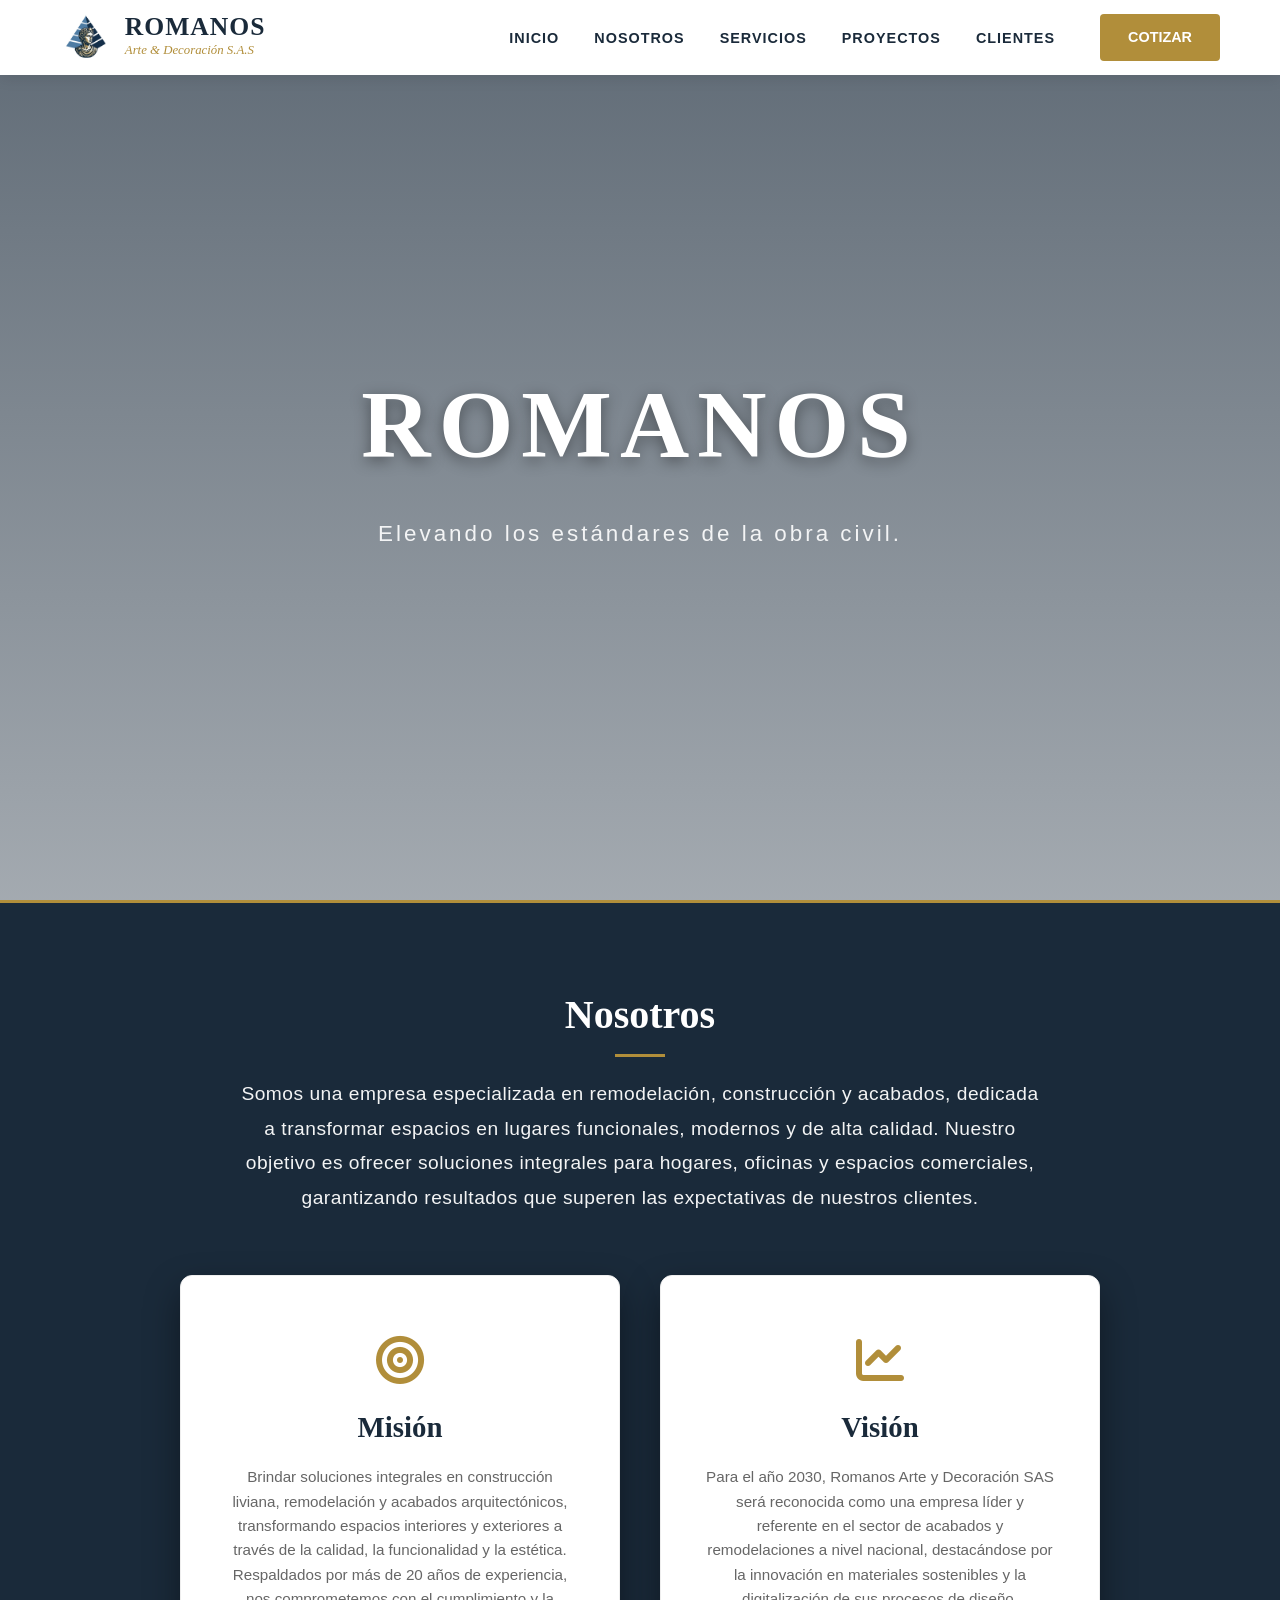
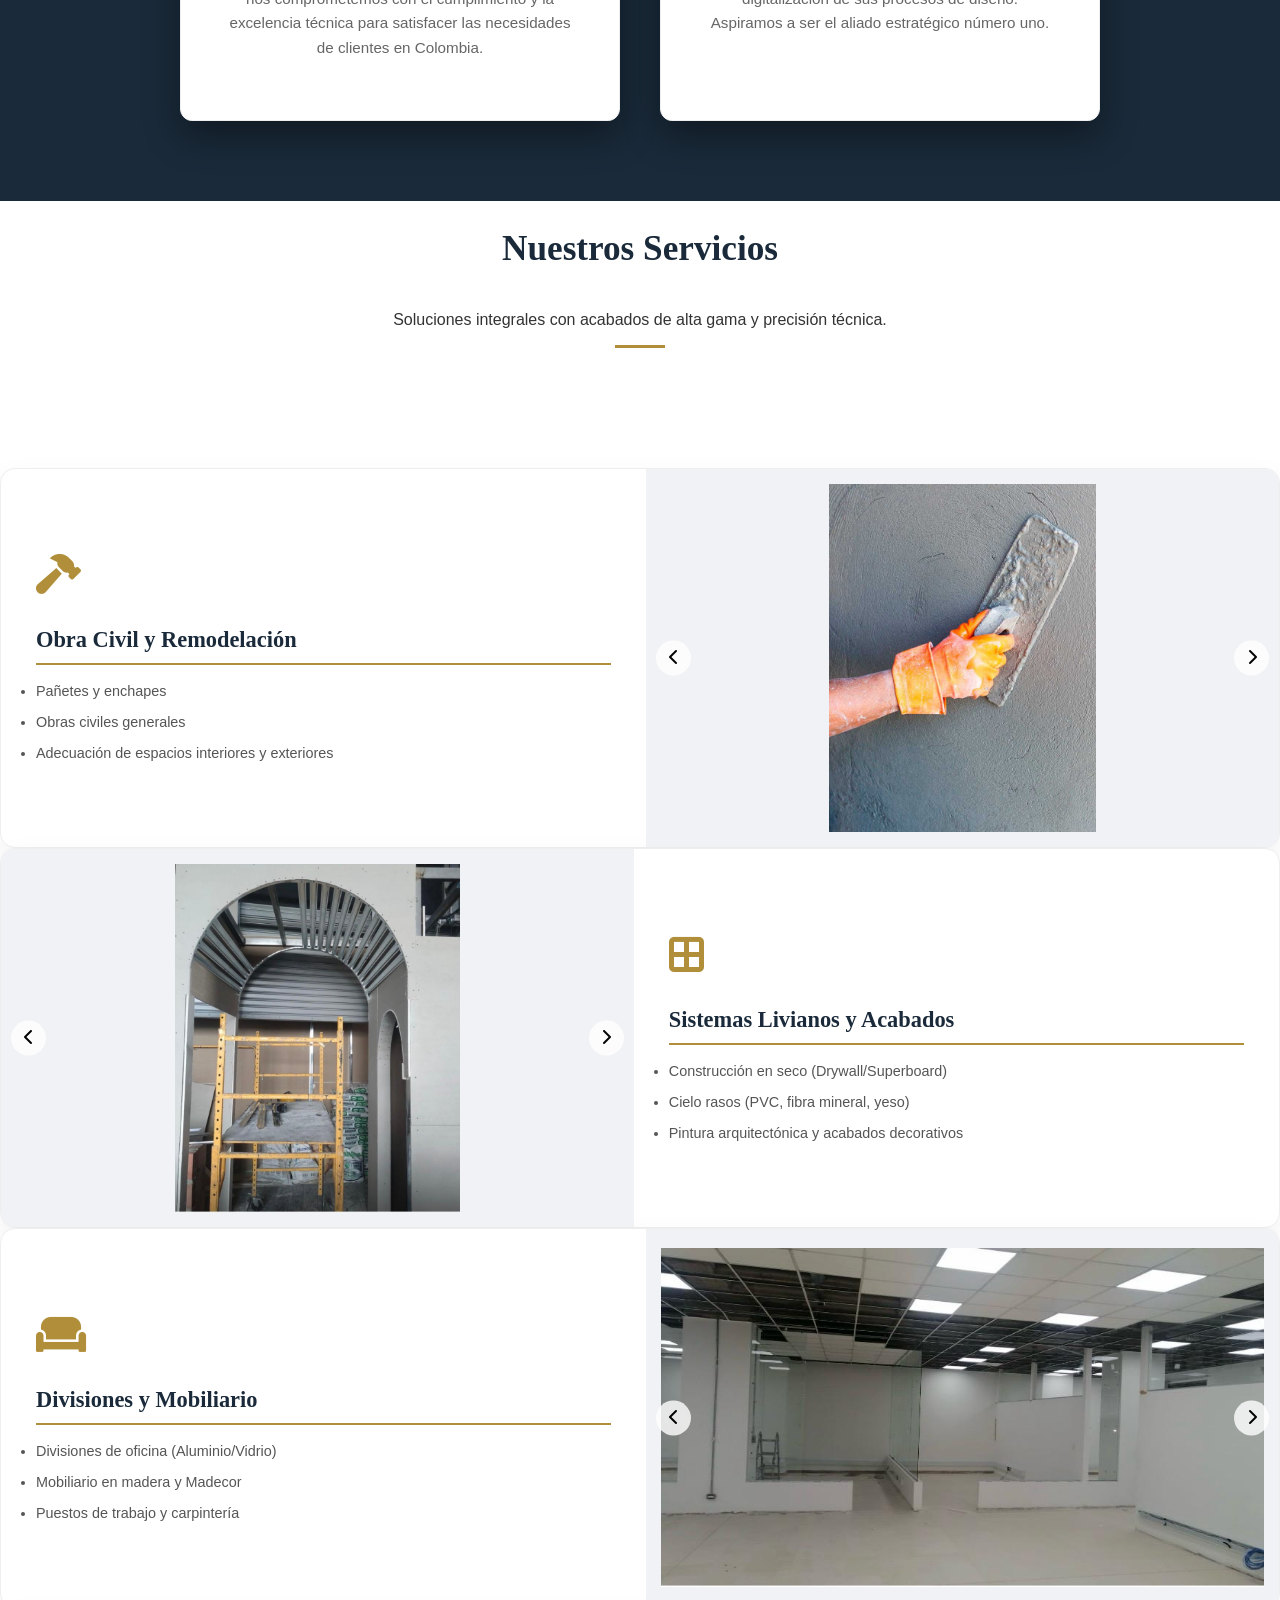
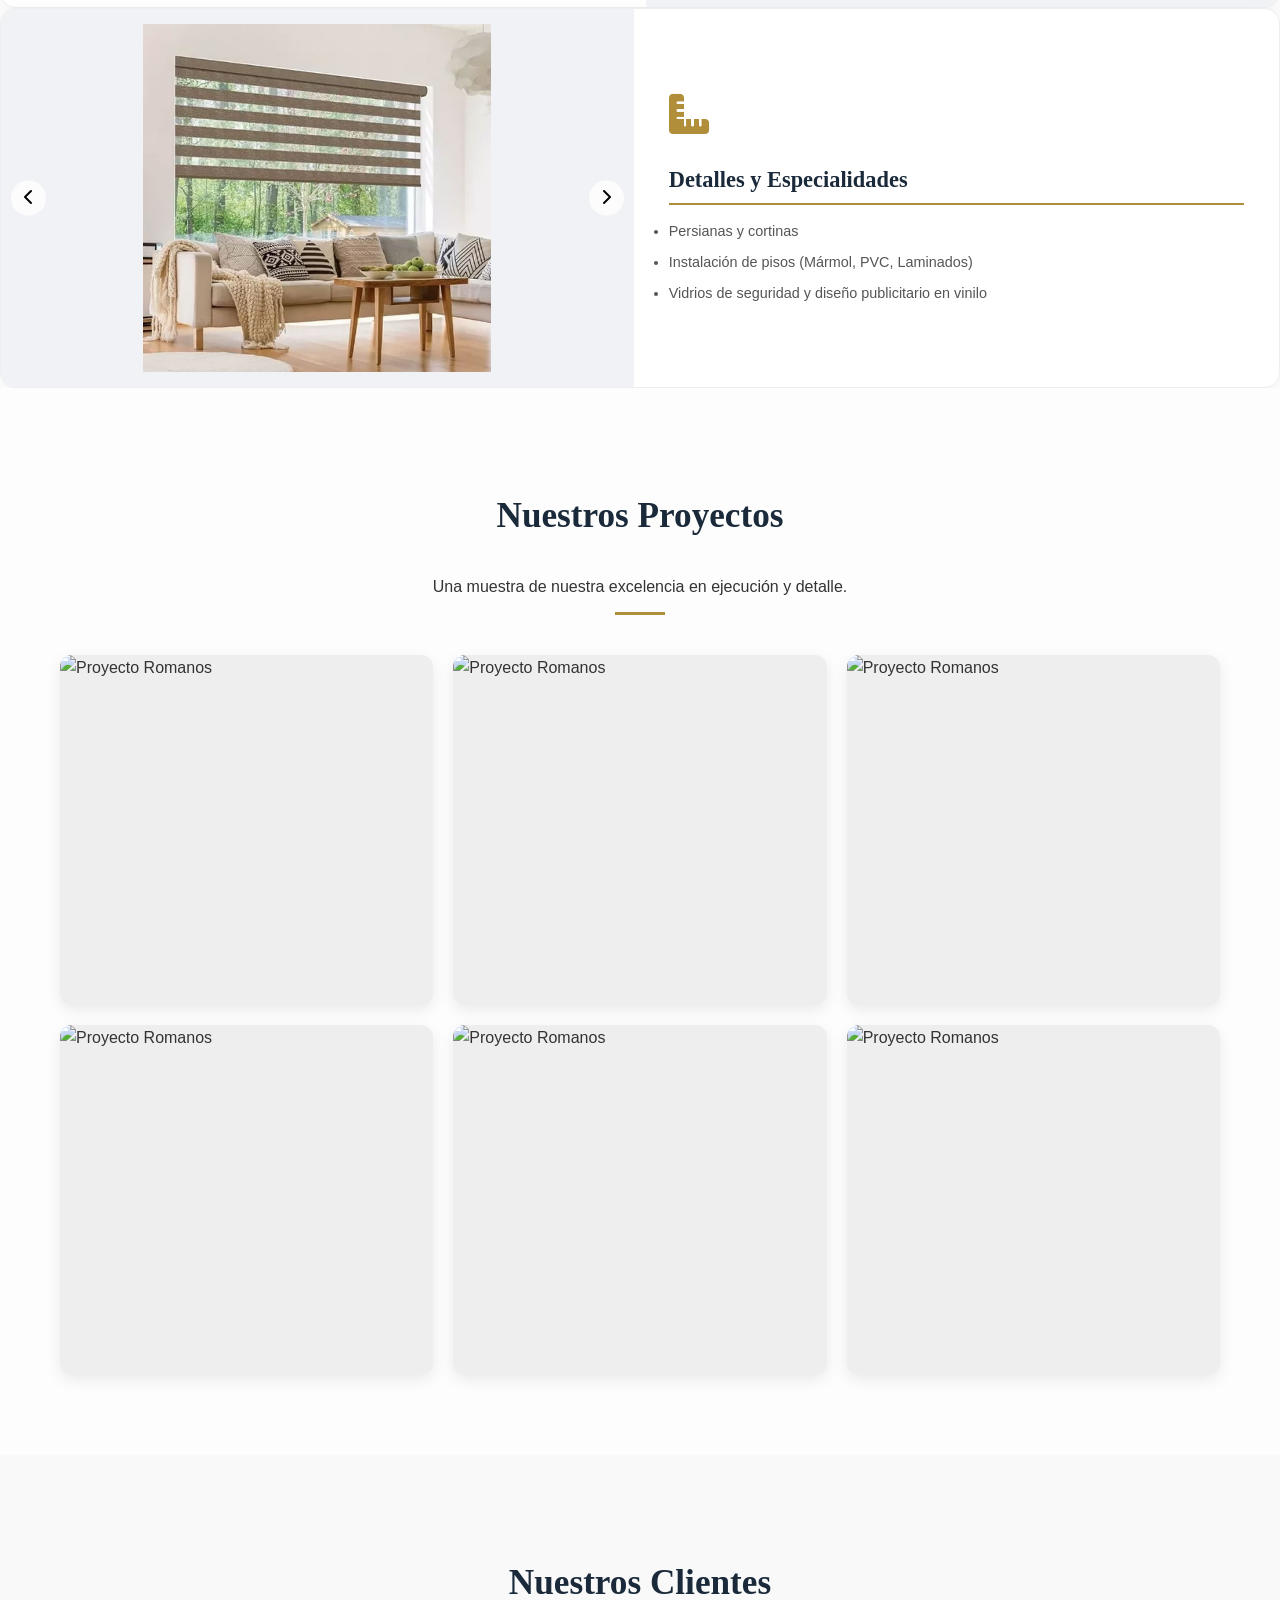
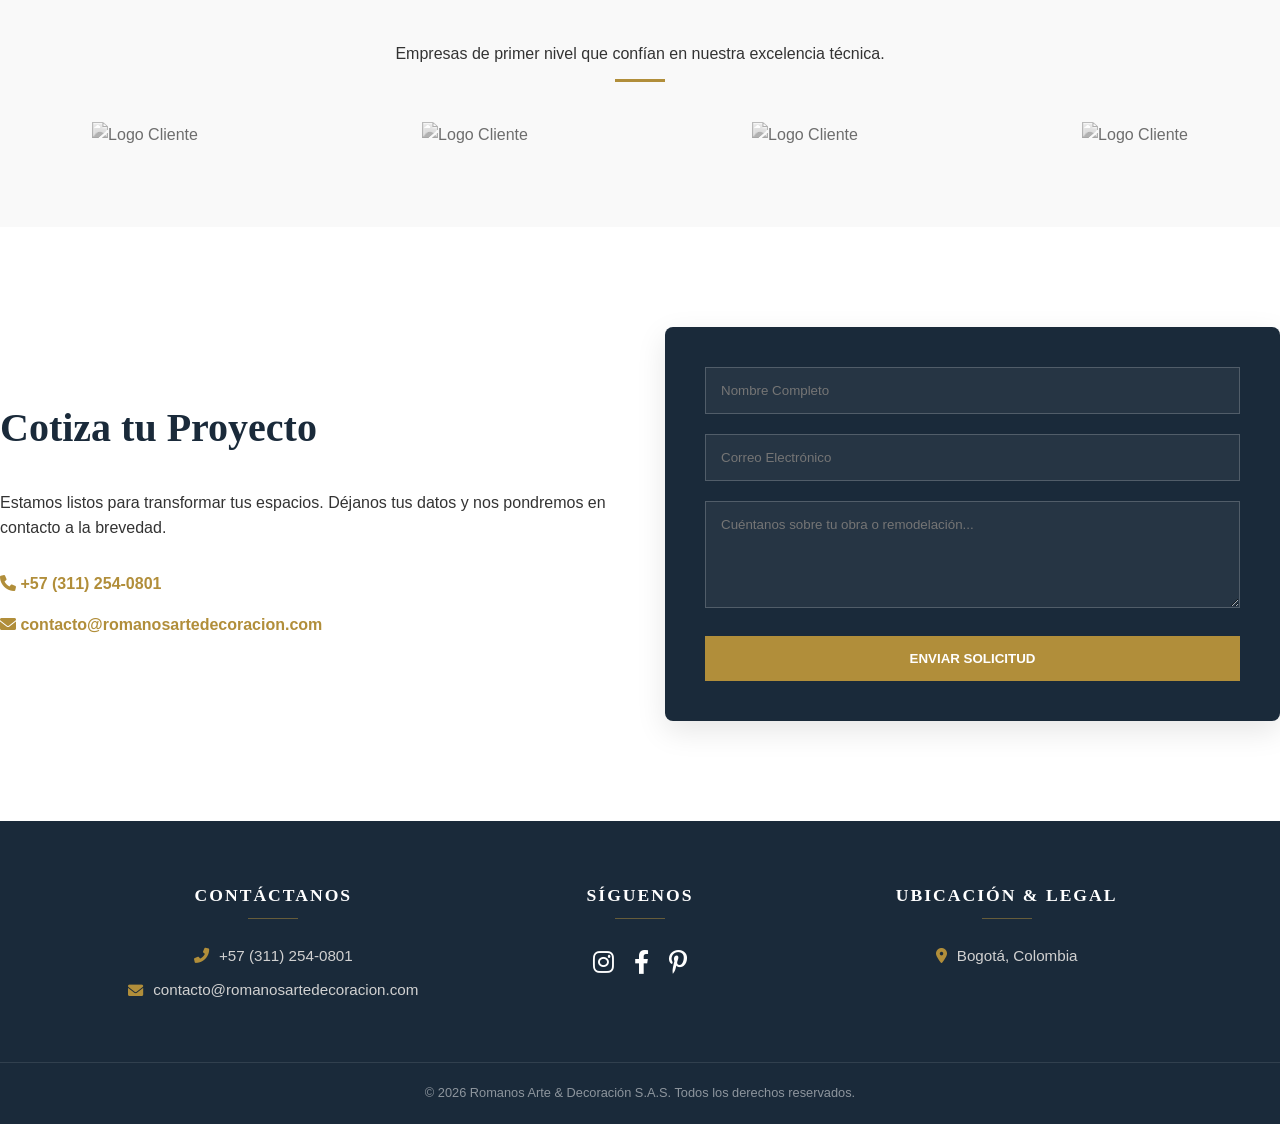
==== commit ebaa3bcc: "index.html" ====
--- a/index.html
+++ b/index.html
@@ -88,9 +88,9 @@
         </div>
         <div class="service-carousel-container">
             <div class="carousel-track">
-                <img src="imagenes/pañete-1.jpg" alt="Obra Civil">
-                <img src="imagenes/obra civil 1.jpg" alt="Remodelación">
-                <img src="imagenes/adecuacion.jpeg" alt="Acabados">
+                <img src="pañete-1.jpg" alt="Obra Civil">
+                <img src="obra civil 1.jpg" alt="Remodelación">
+                <img src="adecuacion.jpeg" alt="Acabados">
             </div>
         <button class="carousel-btn prev"><i class="fas fa-chevron-left"></i></button>
         <button class="carousel-btn next"><i class="fas fa-chevron-right"></i></button>
@@ -108,9 +108,9 @@
         </div>
         <div class="service-carousel-container">
             <div class="carousel-track">
-                <img src="imagenes/construccion en seco.jpeg" alt="Sistemas Livianos">
-                <img src="imagenes/techo.jpeg" alt="Cielo Raso">
-                <img src="imagenes/acabados.jpeg" alt="Pintura">
+                <img src="construccion en seco.jpeg" alt="Sistemas Livianos">
+                <img src="techo.jpeg" alt="Cielo Raso">
+                <img src="acabados.jpeg" alt="Pintura">
             </div>
         <button class="carousel-btn prev"><i class="fas fa-chevron-left"></i></button>
         <button class="carousel-btn next"><i class="fas fa-chevron-right"></i></button>
@@ -128,9 +128,9 @@
         </div>
         <div class="service-carousel-container">
             <div class="carousel-track">
-                <img src="imagenes/vidrio.jpeg" alt="Divisiones">
-                <img src="imagenes/comedor.jpeg" alt="Mobiliario">
-                <img src="imagenes/carpinteria.jpg" alt="Carpintería">
+                <img src="vidrio.jpeg" alt="Divisiones">
+                <img src="comedor.jpeg" alt="Mobiliario">
+                <img src="carpinteria.jpg" alt="Carpintería">
             </div>
         <button class="carousel-btn prev"><i class="fas fa-chevron-left"></i></button>
         <button class="carousel-btn next"><i class="fas fa-chevron-right"></i></button>
@@ -148,9 +148,9 @@
         </div>
         <div class="service-carousel-container">
             <div class="carousel-track">
-                <img src="imagenes/persianas.jpg" alt="Pisos">
-                <img src="imagenes/piso.jpg" alt="Cortinas">
-                <img src="imagenes/divisiones.jpeg" alt="Vidrios">
+                <img src="persianas.jpg" alt="Pisos">
+                <img src="piso.jpg" alt="Cortinas">
+                <img src="divisiones.jpeg" alt="Vidrios">
             </div>
         <button class="carousel-btn prev"><i class="fas fa-chevron-left"></i></button>
         <button class="carousel-btn next"><i class="fas fa-chevron-right"></i></button>
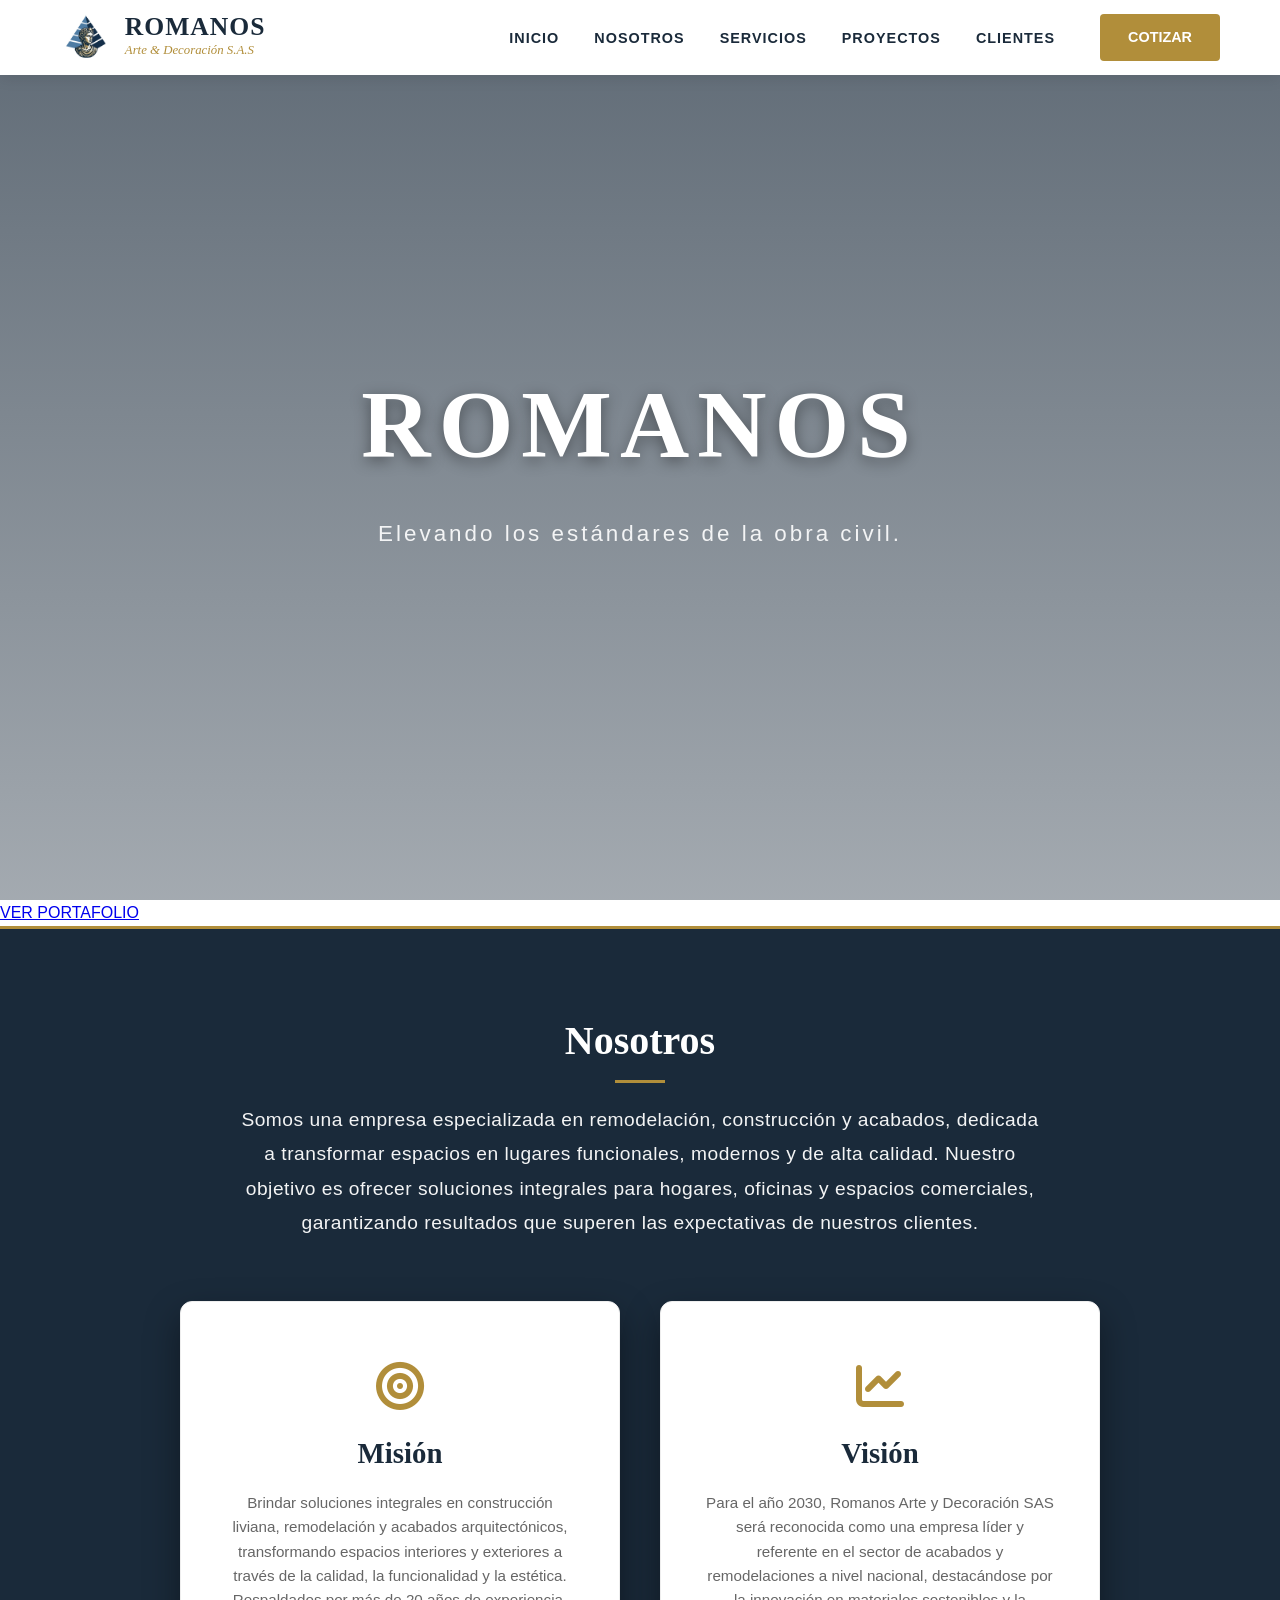
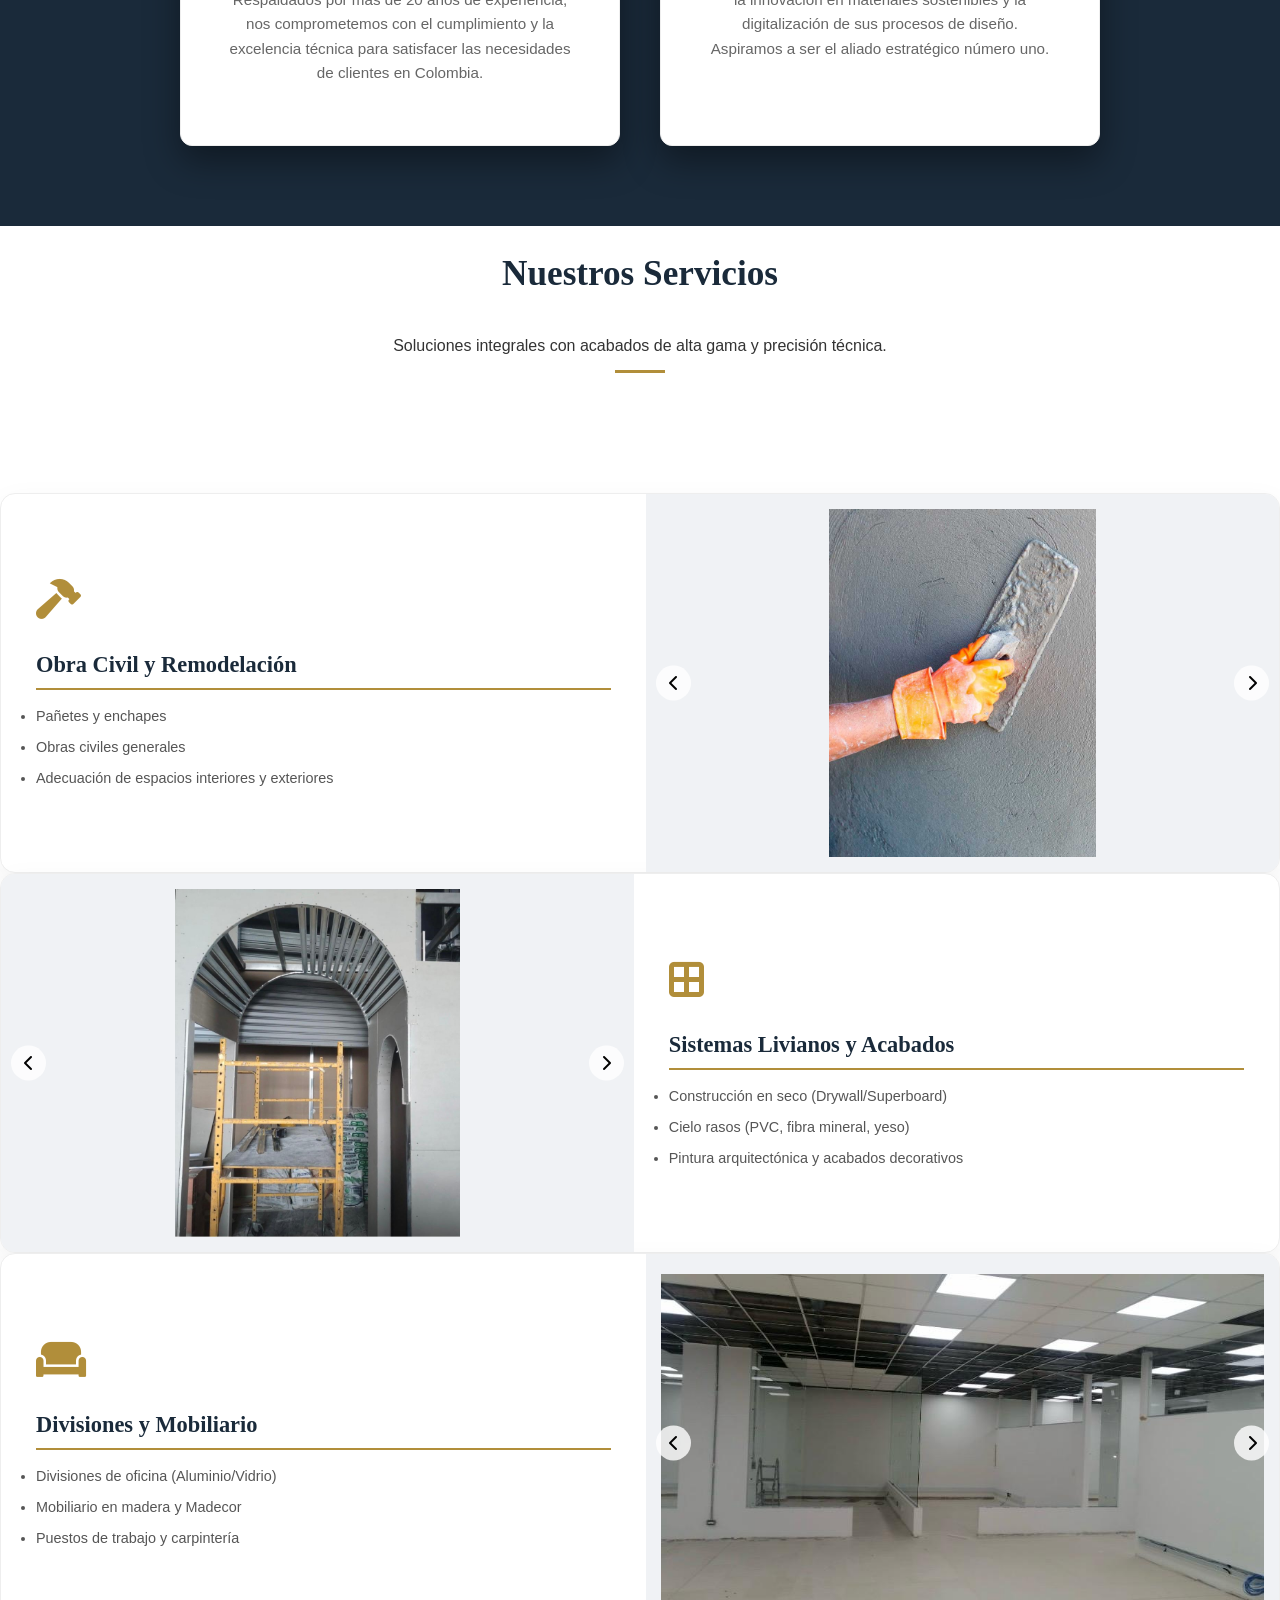
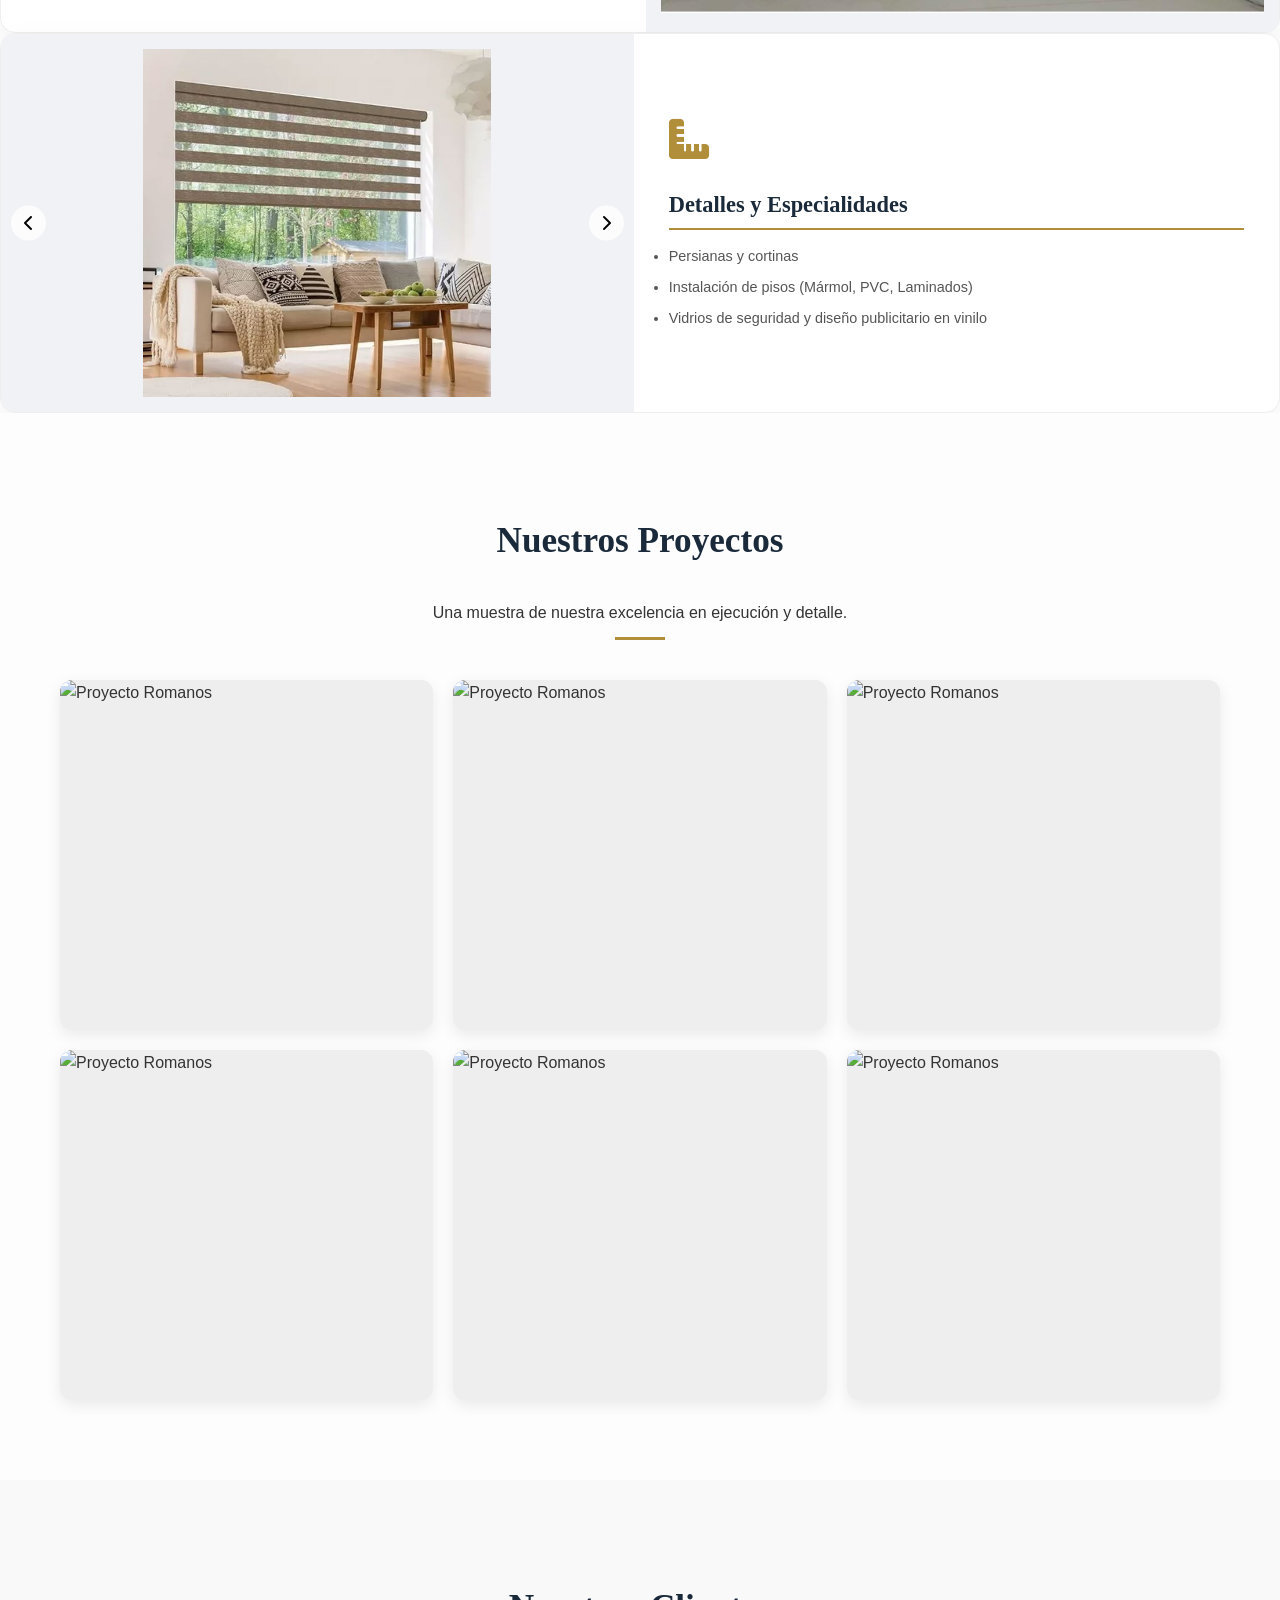
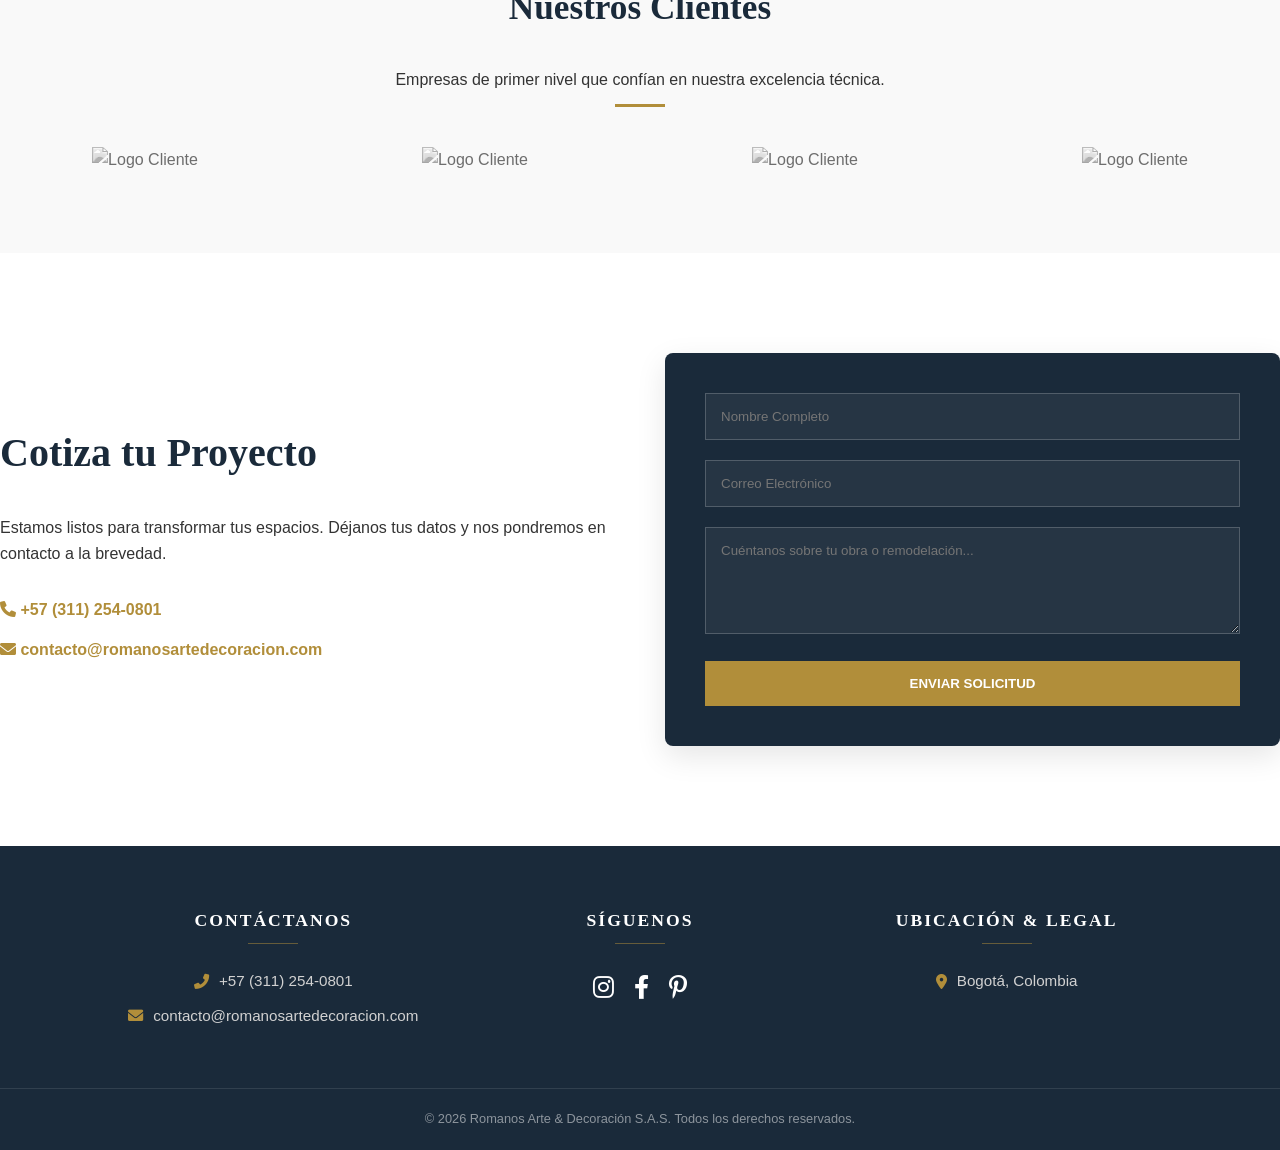
==== commit 14310e69: "index.html" ====
--- a/index.html
+++ b/index.html
@@ -38,7 +38,12 @@
             <p>Elevando los estándares de la obra civil.</p>
         </div>
     </section>
-
+<div class="cta-container">
+    <a href="URL_DE_TU_ARCHIVO_PORTAFOLIO.pdf" class="btn-portafolio" target="_blank">
+        VER PORTAFOLIO
+    </a>
+</div>
+    
    <section id="nosotros">
     <div class="mission-vision-wrapper">
         <div class="container">
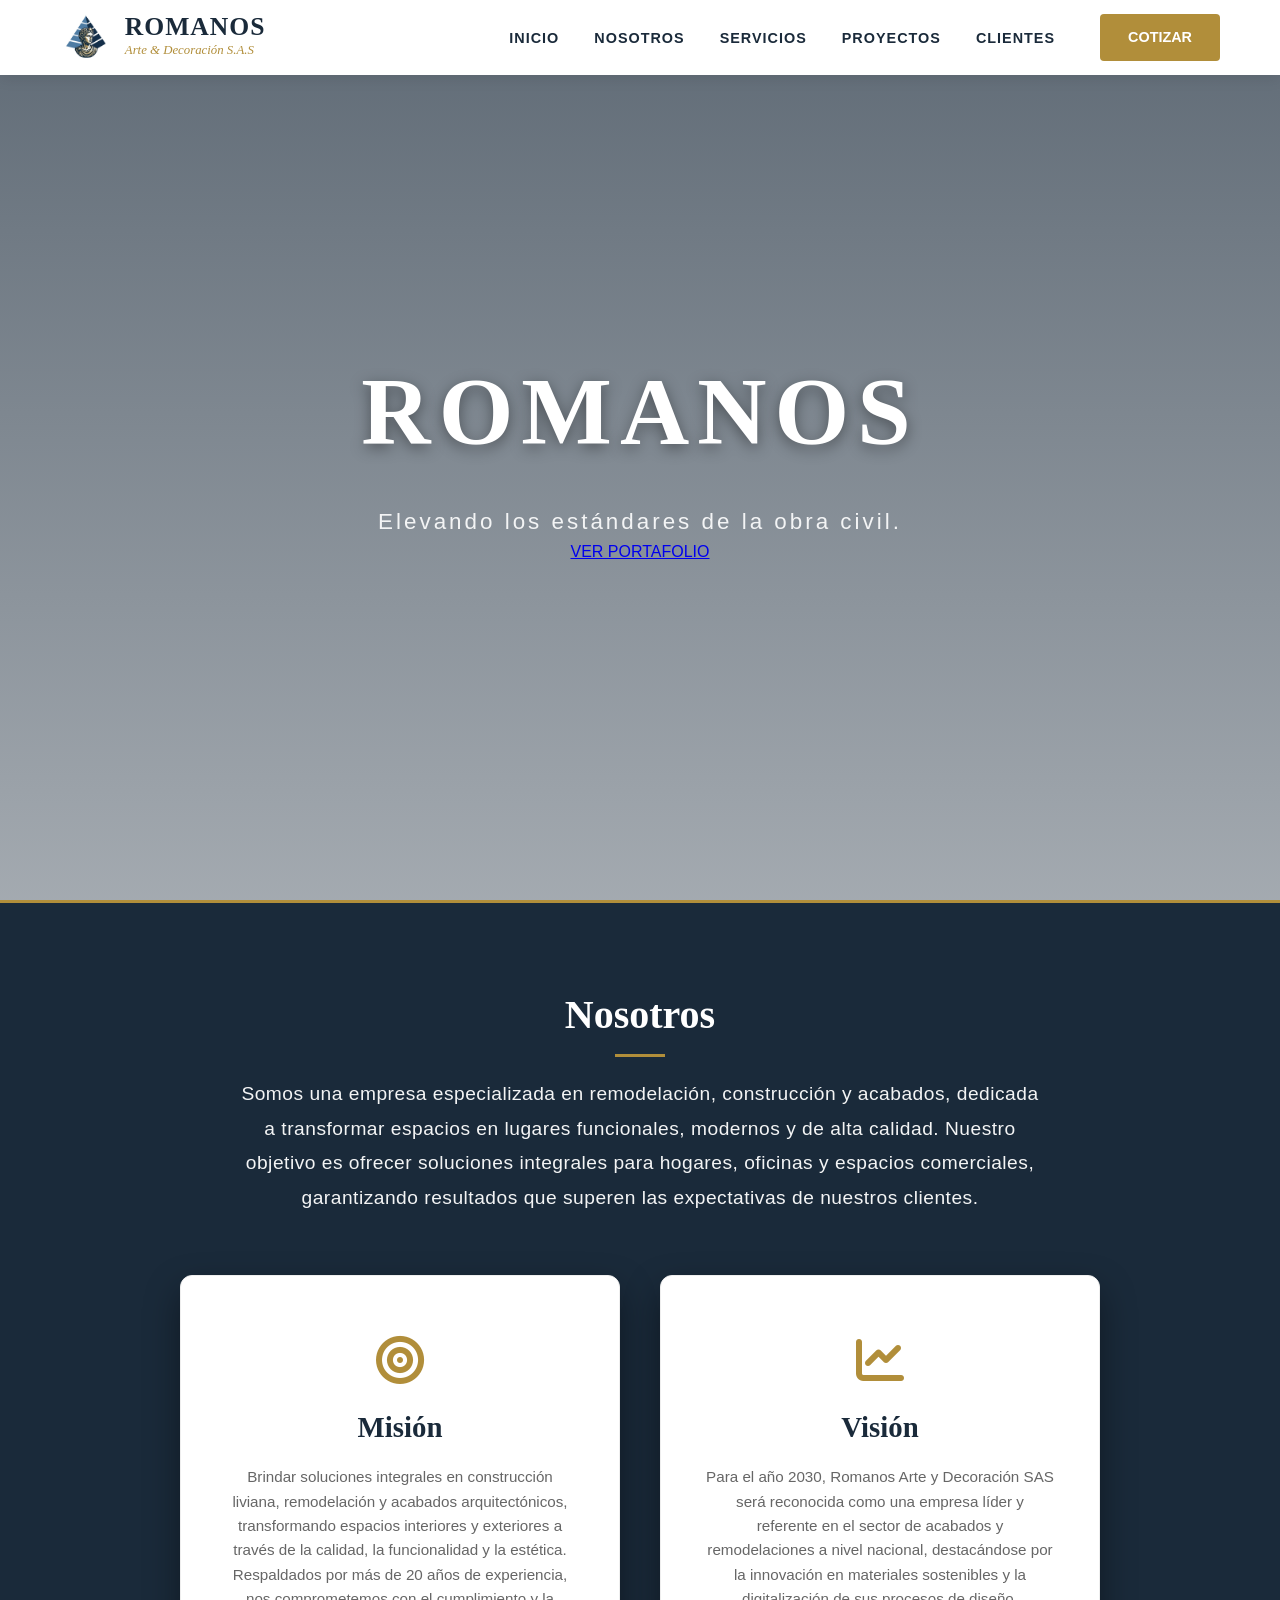
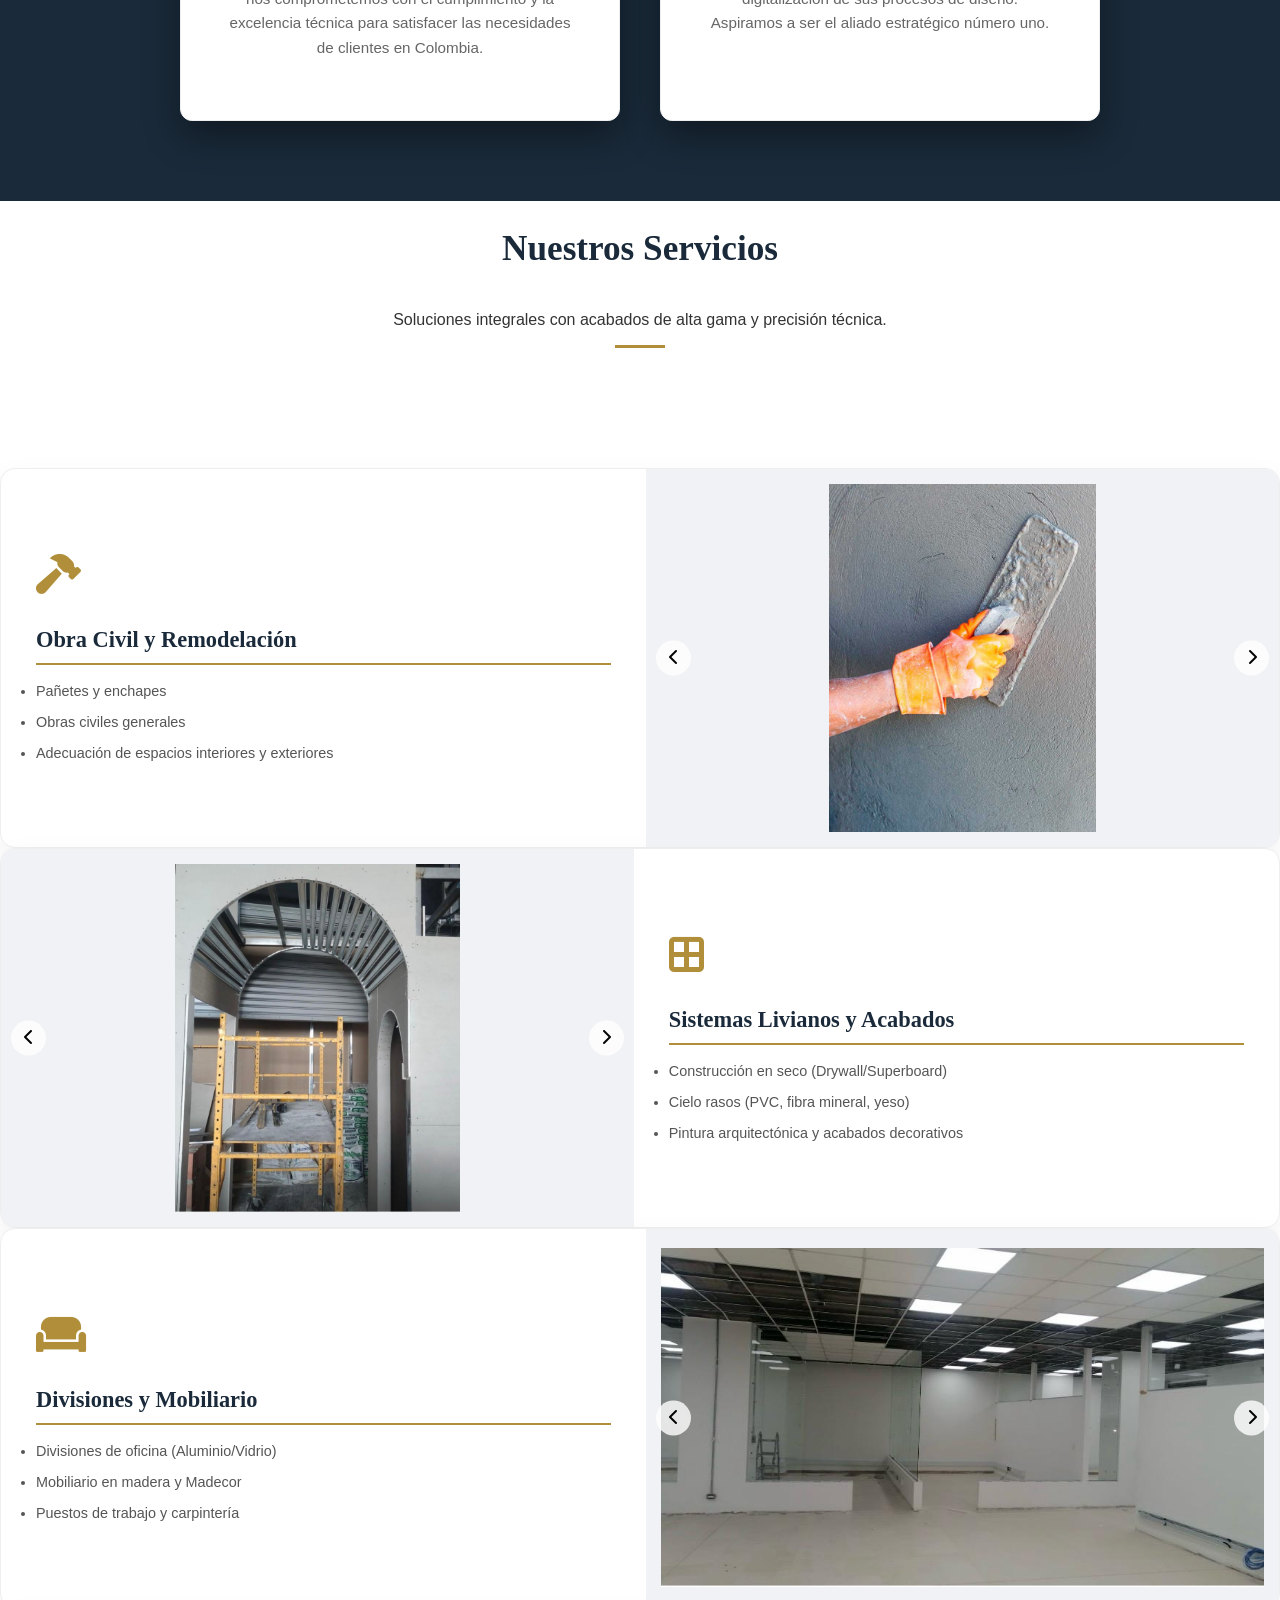
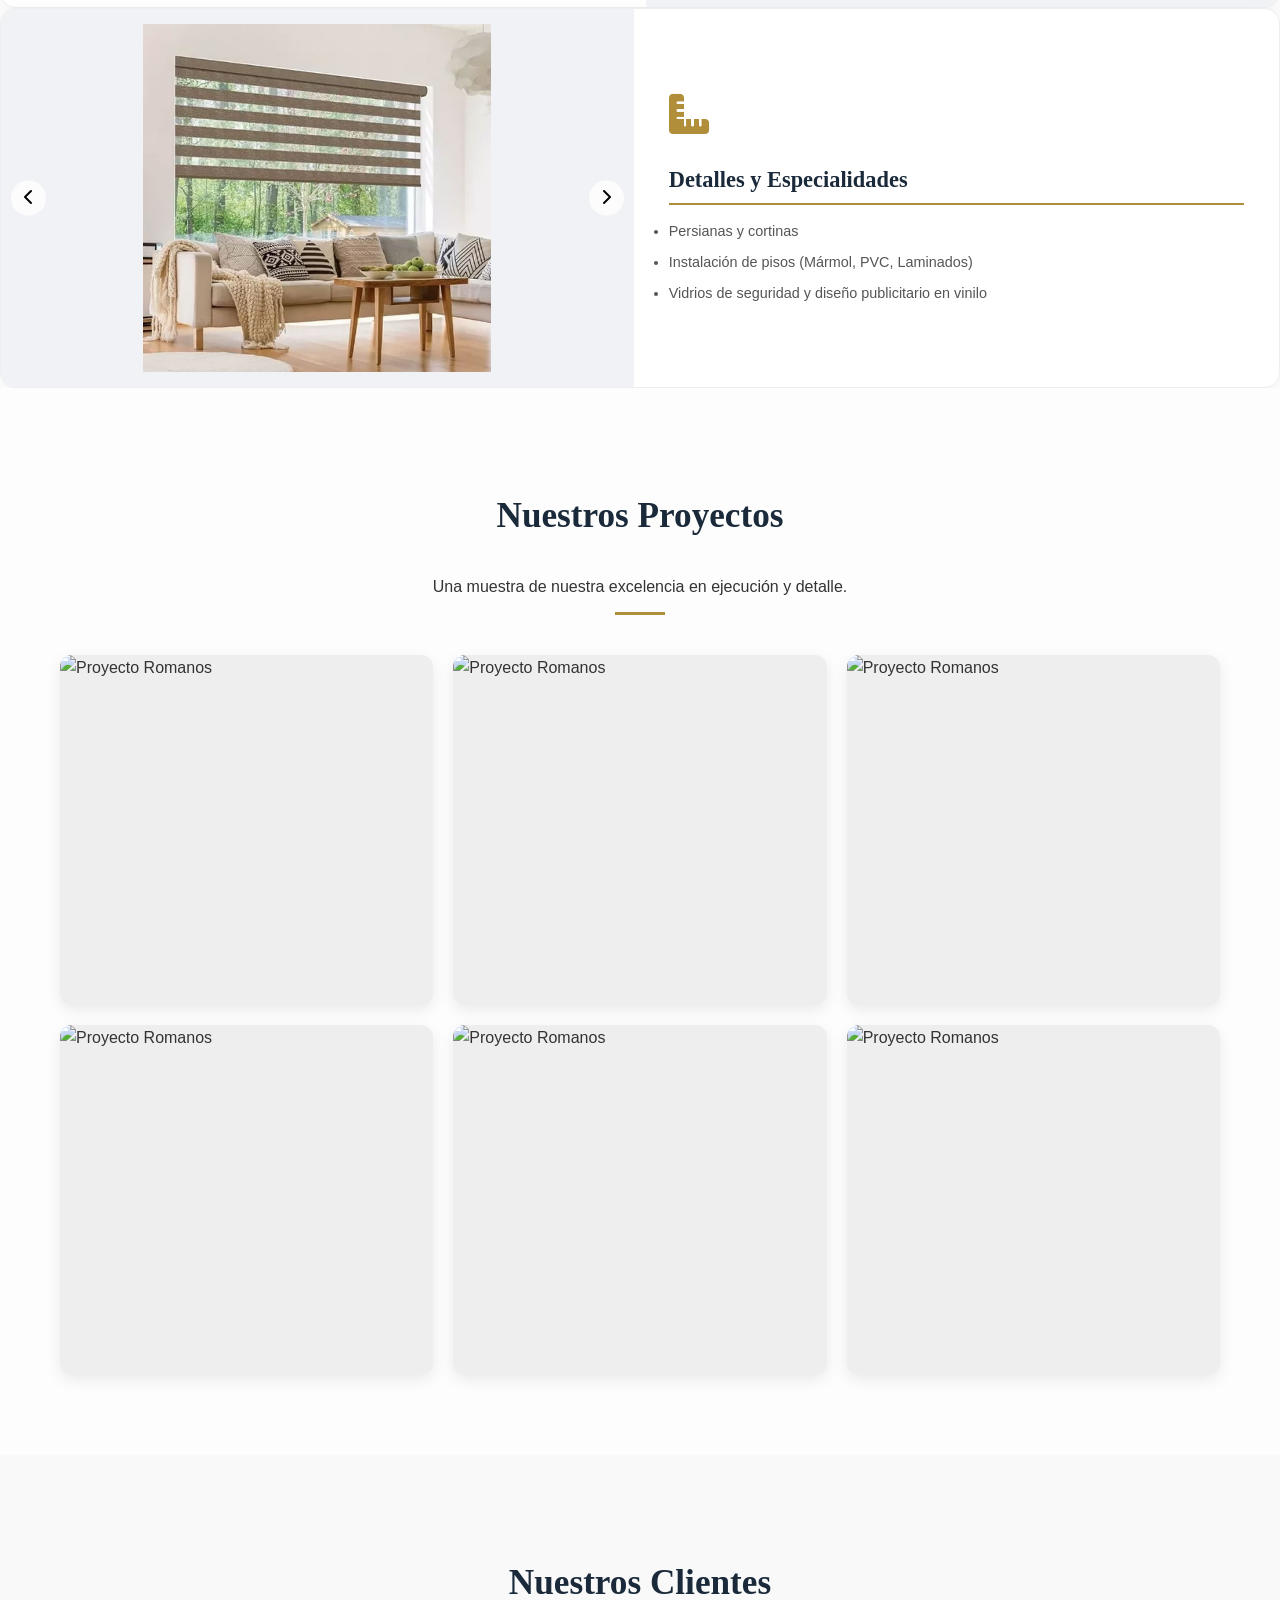
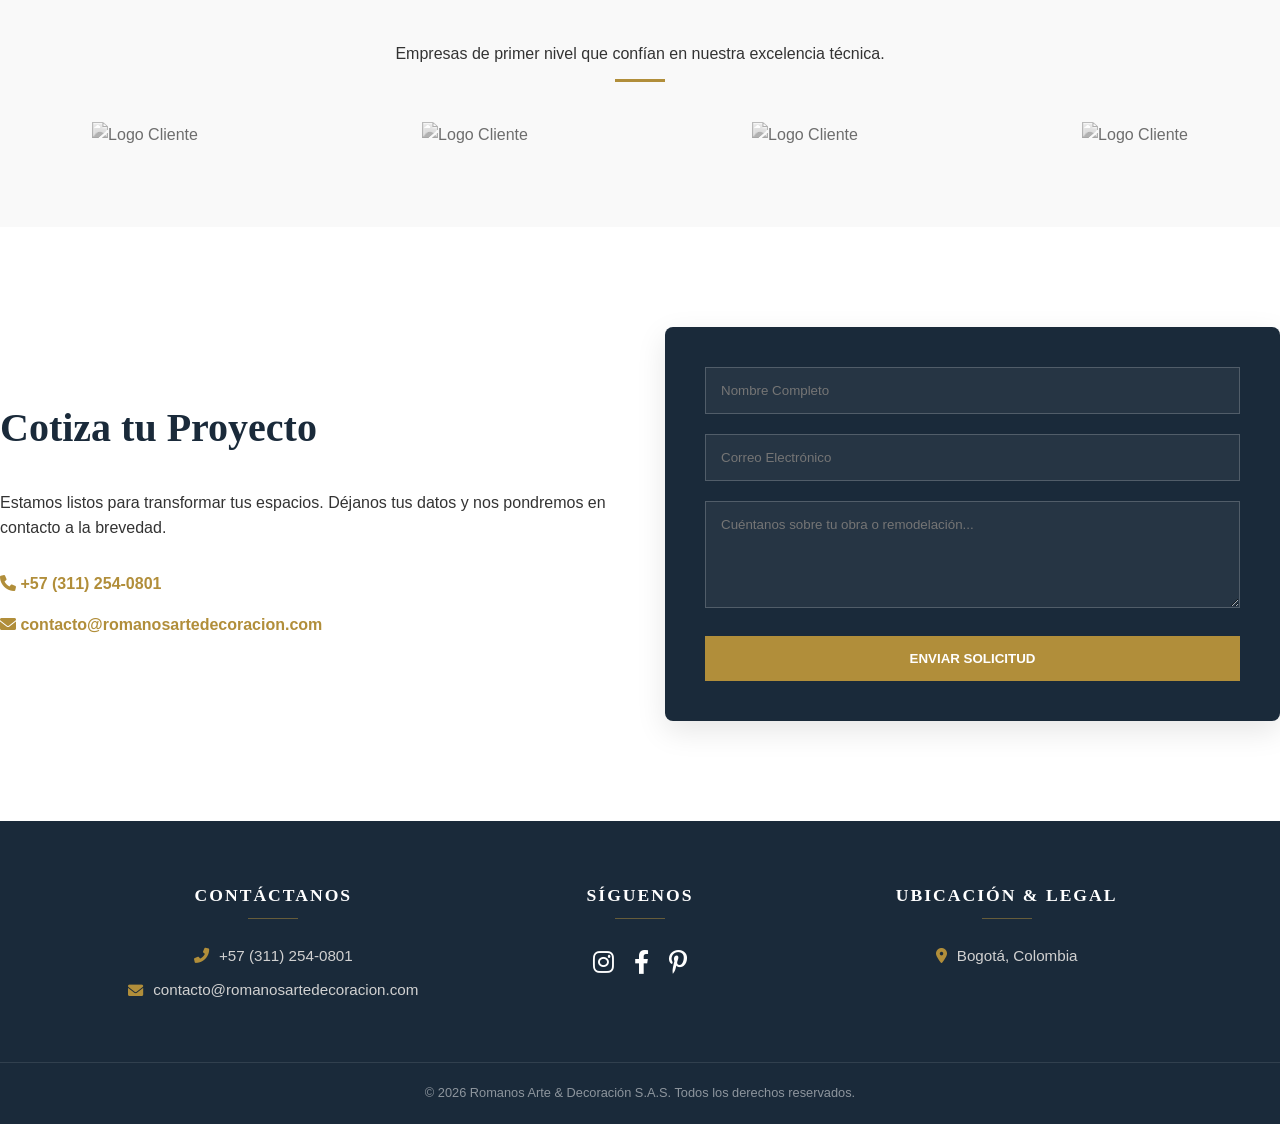
==== commit 5f69d669: "index.html" ====
--- a/index.html
+++ b/index.html
@@ -36,13 +36,12 @@
         <div class="hero-content">
             <h1>ROMANOS</h1>
             <p>Elevando los estándares de la obra civil.</p>
-        </div>
-    </section>
-<div class="cta-container">
-    <a href="URL_DE_TU_ARCHIVO_PORTAFOLIO.pdf" class="btn-portafolio" target="_blank">
+        
+    <a href="Portafolio de servicios - ROMANOS (3).pdf" class="btn-portafolio" target="_blank">
         VER PORTAFOLIO
     </a>
 </div>
+        </section>
     
    <section id="nosotros">
     <div class="mission-vision-wrapper">
--- a/romanosestilo.css
+++ b/romanosestilo.css
@@ -764,4 +764,19 @@
     .quote-wrapper {
         grid-template-columns: 1fr;
     }
-}
+   .btn-portafolio {
+    display: inline-block;
+    margin-top: 20px;
+    padding: 12px 30px;
+    background-color: #b08d44; /* El color dorado que usas en Cotizar */
+    color: white;
+    text-decoration: none;
+    font-weight: bold;
+    border-radius: 5px;
+    transition: 0.3s;
+}
+
+.btn-portafolio:hover {
+    background-color: #8e6f33; /* Un tono más oscuro al pasar el mouse */
+}
+}
